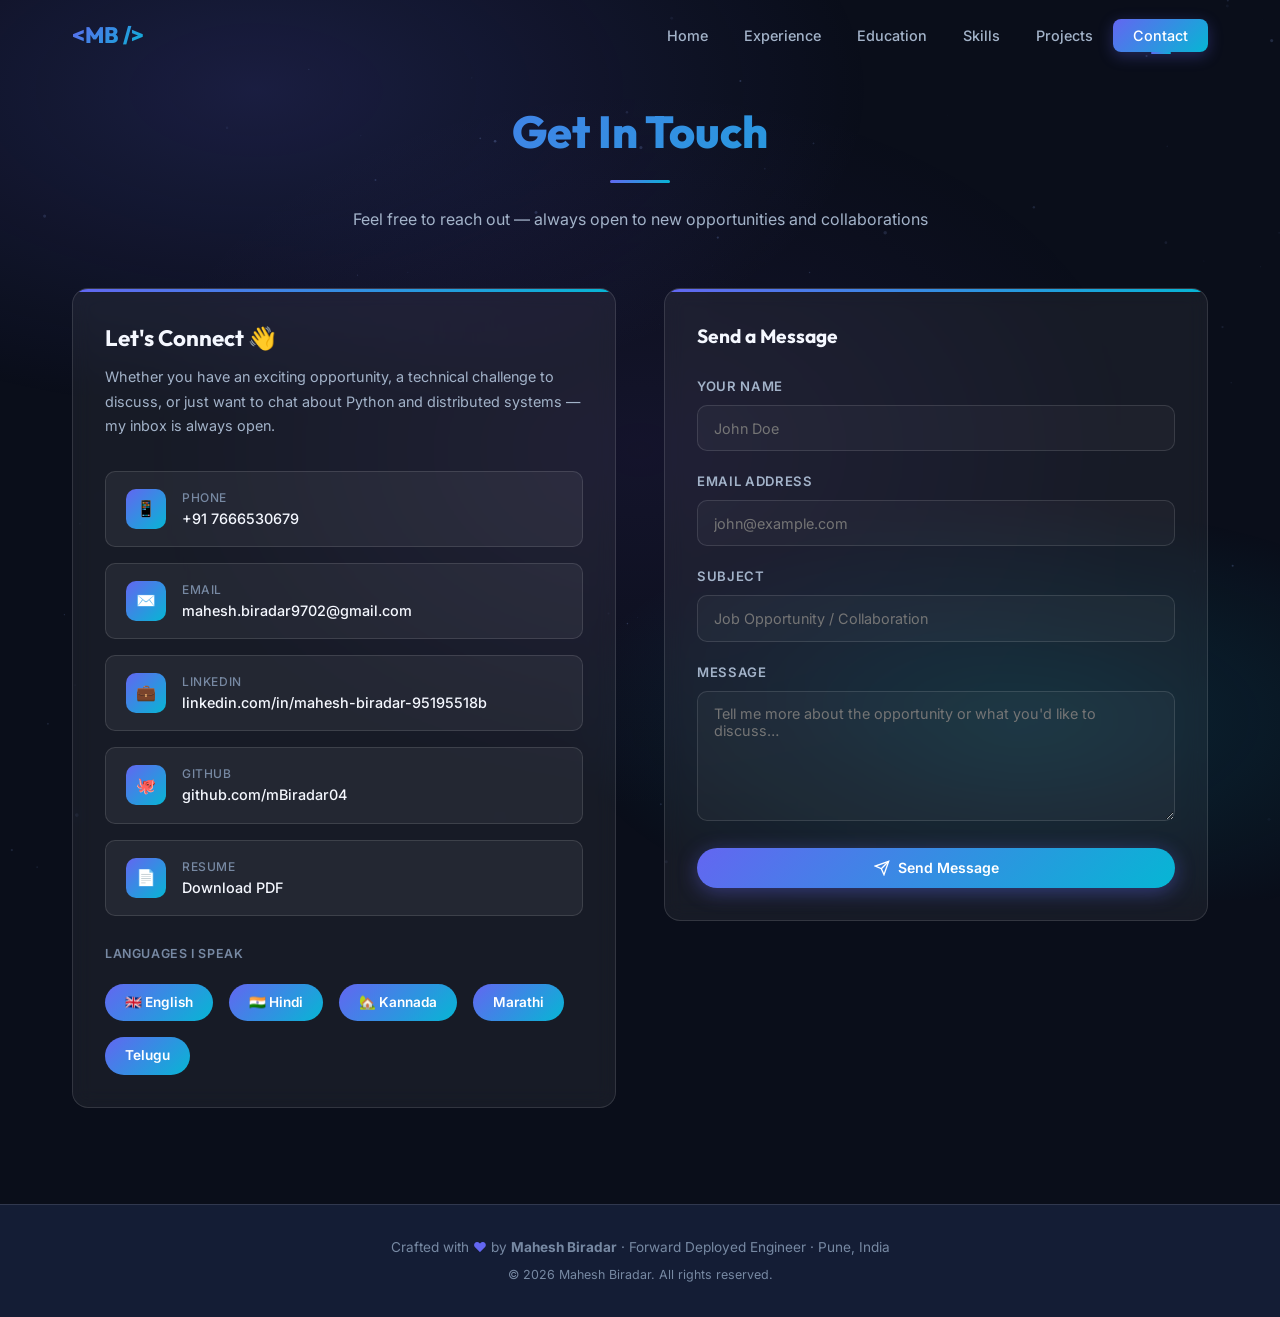
==== contact.html @ 9e268019 "Modularize the project" ====
<!DOCTYPE html>
<html lang="en">

<head>
  <meta charset="UTF-8" />
  <meta name="viewport" content="width=device-width, initial-scale=1.0" />
  <title>Contact — Mahesh Biradar</title>
  <meta name="description"
    content="Get in touch with Mahesh Biradar — Forward Deployed Engineer / Solutions Engineer based in Pune, India, open to new opportunities and collaborations." />
  <link rel="stylesheet" href="style.css" />
  <link rel="icon"
    href="data:image/svg+xml,<svg xmlns='http://www.w3.org/2000/svg' viewBox='0 0 100 100'><text y='.9em' font-size='90'>⚡</text></svg>" />
</head>

<body>

  <!-- Particle Canvas -->
  <canvas id="particle-canvas" style="position:fixed;inset:0;pointer-events:none;z-index:0;opacity:0.4;"></canvas>

  <!-- ─── NAVIGATION ─── -->
  <nav>
    <div class="nav-container">
      <a href="index.html" class="nav-logo">&lt;MB /&gt;</a>
      <ul class="nav-links">
        <li><a href="index.html">Home</a></li>
        <li><a href="experience.html">Experience</a></li>
        <li><a href="education.html">Education</a></li>
        <li><a href="skills.html">Skills</a></li>
        <li><a href="projects.html">Projects</a></li>
        <li><a href="contact.html" class="nav-cta">Contact</a></li>
      </ul>
      <div class="hamburger" id="hamburger">
        <span></span><span></span><span></span>
      </div>
    </div>
  </nav>

  <!-- ─── CONTACT ─── -->
  <section id="contact" class="page-section">
    <div class="container">
      <h2 class="section-title reveal">Get In Touch</h2>
      <span class="section-line reveal"></span>
      <p class="section-subtitle reveal">Feel free to reach out — always open to new opportunities and collaborations
      </p>

      <div class="contact-grid">
        <!-- Info -->
        <div class="reveal">
          <div class="glass-card contact-info-card">
            <h3>Let's Connect 👋</h3>
            <p>Whether you have an exciting opportunity, a technical challenge to discuss, or just want to chat about
              Python and distributed systems — my inbox is always open.</p>

            <div class="contact-links">
              <a href="tel:+917666530679" class="contact-link-item">
                <div class="cli-icon">📱</div>
                <div class="cli-text">
                  <span class="cli-label">Phone</span>
                  <span class="cli-value">+91 7666530679</span>
                </div>
              </a>
              <a href="mailto:mahesh.biradar9702@gmail.com" class="contact-link-item">
                <div class="cli-icon">✉️</div>
                <div class="cli-text">
                  <span class="cli-label">Email</span>
                  <span class="cli-value">mahesh.biradar9702@gmail.com</span>
                </div>
              </a>
              <a href="https://www.linkedin.com/in/mahesh-biradar-95195518b/" target="_blank" rel="noopener" class="contact-link-item">
                <div class="cli-icon">💼</div>
                <div class="cli-text">
                  <span class="cli-label">LinkedIn</span>
                  <span class="cli-value">linkedin.com/in/mahesh-biradar-95195518b</span>
                </div>
              </a>
              <a href="https://github.com/mBiradar04" target="_blank" rel="noopener" class="contact-link-item">
                <div class="cli-icon">🐙</div>
                <div class="cli-text">
                  <span class="cli-label">GitHub</span>
                  <span class="cli-value">github.com/mBiradar04</span>
                </div>
              </a>
              <a href="Mahesh_Biradar_Resume.pdf" download="Mahesh_Biradar_Resume.pdf" class="contact-link-item">
                <div class="cli-icon">📄</div>
                <div class="cli-text">
                  <span class="cli-label">Resume</span>
                  <span class="cli-value">Download PDF</span>
                </div>
              </a>
            </div>

            <div style="margin-top:1.75rem;">
              <div
                style="font-size:0.78rem;color:var(--text-muted);text-transform:uppercase;letter-spacing:0.05em;margin-bottom:0.75rem;font-weight:600;">
                Languages I Speak</div>
              <div class="lang-chips">
                <span class="lang-chip">🇬🇧 English</span>
                <span class="lang-chip">🇮🇳 Hindi</span>
                <span class="lang-chip">🏡 Kannada</span>
                <span class="lang-chip">Marathi</span>
                <span class="lang-chip">Telugu</span>
              </div>
            </div>
          </div>
        </div>

        <!-- Form -->
        <div class="reveal">
          <div class="glass-card contact-form-card">
            <h3>Send a Message</h3>
            <form id="contact-form">
              <div class="form-group">
                <label for="name">Your Name</label>
                <input type="text" id="name" name="name" placeholder="John Doe" required />
              </div>
              <div class="form-group">
                <label for="email">Email Address</label>
                <input type="email" id="email" name="email" placeholder="john@example.com" required />
              </div>
              <div class="form-group">
                <label for="subject">Subject</label>
                <input type="text" id="subject" name="subject" placeholder="Job Opportunity / Collaboration" required />
              </div>
              <div class="form-group">
                <label for="message">Message</label>
                <textarea id="message" name="message"
                  placeholder="Tell me more about the opportunity or what you'd like to discuss…" required></textarea>
              </div>
              <button type="submit" class="btn btn-primary" style="width:100%;justify-content:center;">
                <svg width="16" height="16" viewBox="0 0 24 24" fill="none" stroke="currentColor" stroke-width="2">
                  <line x1="22" y1="2" x2="11" y2="13" />
                  <polygon points="22 2 15 22 11 13 2 9 22 2" />
                </svg>
                Send Message
              </button>
            </form>
            <div class="form-success" id="form-success">
              <div style="font-size:2.5rem;margin-bottom:0.5rem;">🎉</div>
              <div style="font-size:1.1rem;font-weight:700;color:var(--text-primary);margin-bottom:0.3rem;">Message
                Received!</div>
              <div style="color:var(--text-secondary);font-size:0.9rem;">Thanks for reaching out. I'll get back to you
                soon.</div>
            </div>
          </div>
        </div>
      </div>
    </div>
  </section>

  <!-- ─── FOOTER ─── -->
  <footer>
    <p>Crafted with <span>♥</span> by <strong>Mahesh Biradar</strong> · Forward Deployed Engineer · Pune, India</p>
    <p style="margin-top:0.4rem;font-size:0.78rem;">© 2026 Mahesh Biradar. All rights reserved.</p>
  </footer>

  <script src="script.js"></script>
</body>

</html>
---- style.css ----
/* =====================================
   MAHESH BIRADAR PORTFOLIO — STYLE.CSS
   ===================================== */

@import url('https://fonts.googleapis.com/css2?family=Inter:wght@300;400;500;600;700;800&family=Outfit:wght@300;400;600;700;800&display=swap');

/* ─── CSS Variables ─── */
:root {
  --bg-primary: #0a0e1a;
  --bg-secondary: #141d35;
  --bg-card: rgba(255,255,255,0.055);
  --bg-card-hover: rgba(255,255,255,0.095);
  --border-color: rgba(255,255,255,0.12);
  --border-hover: rgba(99,179,237,0.55);

  --accent-1: #6366f1;
  --accent-2: #06b6d4;
  --accent-3: #8b5cf6;
  --accent-gradient: linear-gradient(135deg, #6366f1, #06b6d4);
  --accent-gradient-2: linear-gradient(135deg, #8b5cf6, #6366f1);
  --gold: #f59e0b;

  --text-primary: #f5f8ff;
  --text-secondary: #a3b3c9;
  --text-muted: #7789a3;

  --nav-height: 72px;
  --transition: all 0.3s cubic-bezier(0.4, 0, 0.2, 1);
  --shadow-glow: 0 0 40px rgba(99, 102, 241, 0.15);
  --shadow-card: 0 8px 32px rgba(0,0,0,0.4);
  --radius: 16px;
  --radius-sm: 10px;
}

/* ─── Reset & Base ─── */
*, *::before, *::after { box-sizing: border-box; margin: 0; padding: 0; }

html { scroll-behavior: smooth; scroll-padding-top: var(--nav-height); }

body {
  font-family: 'Inter', sans-serif;
  background: var(--bg-primary);
  color: var(--text-primary);
  line-height: 1.6;
  overflow-x: hidden;
}

/* Scrollbar */
::-webkit-scrollbar { width: 6px; }
::-webkit-scrollbar-track { background: var(--bg-secondary); }
::-webkit-scrollbar-thumb { background: var(--accent-1); border-radius: 3px; }

/* ─── Noise Overlay & Animated BG ─── */
body::before {
  content: '';
  position: fixed;
  inset: 0;
  background:
    radial-gradient(ellipse 80% 60% at 20% 10%, rgba(99,102,241,0.18) 0%, transparent 60%),
    radial-gradient(ellipse 60% 40% at 80% 80%, rgba(6,182,212,0.15) 0%, transparent 60%),
    radial-gradient(ellipse 50% 50% at 50% 50%, rgba(139,92,246,0.08) 0%, transparent 80%);
  pointer-events: none;
  z-index: -1;
}

/* ─── Typography ─── */
h1, h2, h3, h4 { font-family: 'Outfit', sans-serif; font-weight: 700; }

.section-title {
  font-size: clamp(2rem, 4vw, 2.8rem);
  font-weight: 800;
  text-align: center;
  margin-bottom: 0.5rem;
  background: var(--accent-gradient);
  -webkit-background-clip: text;
  -webkit-text-fill-color: transparent;
  background-clip: text;
}

.section-subtitle {
  text-align: center;
  color: var(--text-secondary);
  margin-bottom: 3.5rem;
  font-size: 1rem;
}

.section-line {
  display: block;
  width: 60px;
  height: 3px;
  background: var(--accent-gradient);
  border-radius: 2px;
  margin: 0.75rem auto 1.5rem;
}

/* ─── Layout ─── */
.container { max-width: 1200px; margin: 0 auto; padding: 0 2rem; }
section { padding: 6rem 0; }

/* ─── Navigation ─── */
nav {
  position: fixed;
  top: 0; left: 0; right: 0;
  height: var(--nav-height);
  z-index: 1000;
  transition: var(--transition);
}

nav.scrolled {
  background: rgba(10, 14, 26, 0.85);
  backdrop-filter: blur(20px);
  border-bottom: 1px solid var(--border-color);
  box-shadow: 0 4px 30px rgba(0,0,0,0.3);
}

.nav-container {
  display: flex;
  align-items: center;
  justify-content: space-between;
  height: 100%;
  max-width: 1200px;
  margin: 0 auto;
  padding: 0 2rem;
}

.nav-logo {
  font-family: 'Outfit', sans-serif;
  font-weight: 800;
  font-size: 1.4rem;
  background: var(--accent-gradient);
  -webkit-background-clip: text;
  -webkit-text-fill-color: transparent;
  background-clip: text;
  text-decoration: none;
}

.nav-links {
  display: flex;
  list-style: none;
  gap: 0.25rem;
}

.nav-links a {
  text-decoration: none;
  color: var(--text-secondary);
  font-size: 0.9rem;
  font-weight: 500;
  padding: 0.5rem 1rem;
  border-radius: 8px;
  transition: var(--transition);
  position: relative;
}

.nav-links a:hover,
.nav-links a.active {
  color: var(--text-primary);
  background: rgba(99, 102, 241, 0.12);
}

.nav-links a.active::after {
  content: '';
  position: absolute;
  bottom: -2px;
  left: 50%;
  transform: translateX(-50%);
  width: 20px;
  height: 2px;
  background: var(--accent-gradient);
  border-radius: 2px;
}

.nav-cta {
  background: var(--accent-gradient) !important;
  color: white !important;
  padding: 0.5rem 1.25rem !important;
  -webkit-text-fill-color: white !important;
  box-shadow: 0 4px 15px rgba(99,102,241,0.3);
}

.hamburger { display: none; flex-direction: column; gap: 5px; cursor: pointer; }
.hamburger span { display: block; width: 24px; height: 2px; background: var(--text-primary); border-radius: 2px; transition: var(--transition); }

/* ─── Hero Section ─── */
#home {
  min-height: 100vh;
  display: flex;
  align-items: center;
  padding: var(--nav-height) 0 0;
  position: relative;
  overflow: hidden;
}

/* Floating orbs */
.hero-orb {
  position: absolute;
  border-radius: 50%;
  filter: blur(60px);
  opacity: 0.15;
  animation: float-orb 8s ease-in-out infinite;
}
.hero-orb-1 { width: 500px; height: 500px; background: var(--accent-1); top: -100px; right: -100px; animation-delay: 0s; }
.hero-orb-2 { width: 400px; height: 400px; background: var(--accent-2); bottom: -100px; left: -100px; animation-delay: 3s; }
.hero-orb-3 { width: 300px; height: 300px; background: var(--accent-3); top: 40%; left: 50%; animation-delay: 6s; }

@keyframes float-orb {
  0%, 100% { transform: translate(0, 0) scale(1); }
  33% { transform: translate(30px, -30px) scale(1.05); }
  66% { transform: translate(-20px, 20px) scale(0.95); }
}

.hero-inner {
  display: grid;
  grid-template-columns: 1fr 1fr;
  gap: 4rem;
  align-items: center;
  width: 100%;
  max-width: 1200px;
  margin: 0 auto;
  padding: 0 2rem;
}

.hero-content { z-index: 1; }

.hero-badge {
  display: inline-flex;
  align-items: center;
  gap: 0.5rem;
  background: rgba(99,102,241,0.12);
  border: 1px solid rgba(99,102,241,0.3);
  border-radius: 50px;
  padding: 0.4rem 1rem;
  font-size: 0.85rem;
  color: var(--accent-2);
  font-weight: 500;
  margin-bottom: 1.5rem;
  animation: fade-up 0.6s ease forwards;
}

.hero-badge::before { content: ''; width: 8px; height: 8px; background: var(--accent-2); border-radius: 50%; animation: pulse 2s infinite; }

@keyframes pulse { 0%, 100% { opacity: 1; transform: scale(1); } 50% { opacity: 0.5; transform: scale(0.8); } }

.hero-name {
  font-size: clamp(2.5rem, 5vw, 4rem);
  font-weight: 800;
  line-height: 1.1;
  margin-bottom: 0.5rem;
  animation: fade-up 0.6s ease 0.1s forwards;
  opacity: 0;
}

.hero-name span {
  background: var(--accent-gradient);
  -webkit-background-clip: text;
  -webkit-text-fill-color: transparent;
  background-clip: text;
}

.hero-role {
  font-size: clamp(1.1rem, 2vw, 1.4rem);
  color: var(--text-secondary);
  margin-bottom: 0.5rem;
  font-weight: 500;
  animation: fade-up 0.6s ease 0.2s forwards;
  opacity: 0;
}

.hero-role strong { color: var(--accent-2); font-weight: 600; }

.hero-company {
  font-size: 1rem;
  color: var(--text-muted);
  margin-bottom: 1.75rem;
  animation: fade-up 0.6s ease 0.25s forwards;
  opacity: 0;
}

.hero-description {
  color: var(--text-secondary);
  font-size: 1rem;
  line-height: 1.8;
  margin-bottom: 2rem;
  max-width: 500px;
  animation: fade-up 0.6s ease 0.3s forwards;
  opacity: 0;
}

.hero-buttons {
  display: flex;
  gap: 0.85rem;
  flex-wrap: wrap;
  align-items: center;
  animation: fade-up 0.6s ease 0.4s forwards;
  opacity: 0;
}

.hero-stats {
  display: flex;
  gap: 2rem;
  margin-top: 2.5rem;
  animation: fade-up 0.6s ease 0.5s forwards;
  opacity: 0;
}

.stat-item { text-align: center; }
.stat-num { font-size: 2rem; font-weight: 800; background: var(--accent-gradient); -webkit-background-clip: text; -webkit-text-fill-color: transparent; background-clip: text; }
.stat-label { font-size: 0.78rem; color: var(--text-muted); font-weight: 500; text-transform: uppercase; letter-spacing: 0.05em; }

/* Hero Image */
.hero-image-container {
  display: flex;
  justify-content: center;
  align-items: center;
  position: relative;
  z-index: 1;
  animation: fade-left 0.8s ease 0.2s forwards;
  opacity: 0;
}

.profile-glow-wrap {
  position: relative;
  width: 340px;
  height: 340px;
  display: flex;
  align-items: center;
  justify-content: center;
  flex-shrink: 0;
}

.profile-glow-ring {
  position: absolute;
  inset: -6px;
  border-radius: 50%;
  background: conic-gradient(from 0deg, var(--accent-1), var(--accent-2), var(--accent-3), var(--accent-1));
  animation: rotate-ring 6s linear infinite;
  z-index: 0;
}

@keyframes rotate-ring { from { transform: rotate(0deg); } to { transform: rotate(360deg); } }

.profile-img-frame {
  position: relative;
  width: 100%;
  height: 100%;
  border-radius: 50%;
  overflow: hidden;
  background: var(--bg-secondary);
  border: 4px solid var(--bg-primary);
  box-shadow: var(--shadow-card);
  z-index: 1;
}

.profile-img-frame img {
  width: 100%;
  height: 100%;
  object-fit: cover;
  display: block;
}

/* Floating tech badges */
.tech-float {
  position: absolute;
  background: var(--bg-secondary);
  border: 1px solid var(--border-color);
  border-radius: 10px;
  padding: 0.5rem 0.85rem;
  font-size: 0.78rem;
  font-weight: 600;
  color: var(--text-primary);
  backdrop-filter: blur(10px);
  display: flex;
  align-items: center;
  gap: 0.4rem;
  white-space: nowrap;
  box-shadow: var(--shadow-card);
}

.tf-1 { top: 15%; left: -20px; animation: float-badge 4s ease-in-out infinite; }
.tf-2 { bottom: 20%; right: -20px; animation: float-badge 4s ease-in-out 1.5s infinite; }
.tf-3 { bottom: -5%; left: 10%; animation: float-badge 4s ease-in-out 3s infinite; }

@keyframes float-badge { 0%, 100% { transform: translateY(0); } 50% { transform: translateY(-10px); } }

/* ─── Buttons ─── */
.btn {
  display: inline-flex;
  align-items: center;
  gap: 0.5rem;
  padding: 0.7rem 1.4rem;
  border-radius: 50px;
  font-weight: 600;
  font-size: 0.88rem;
  text-decoration: none;
  transition: var(--transition);
  cursor: pointer;
  border: none;
  font-family: 'Inter', sans-serif;
  white-space: nowrap;
}

.btn-primary {
  background: var(--accent-gradient);
  color: white;
  box-shadow: 0 4px 20px rgba(99,102,241,0.4);
}
.btn-primary:hover { transform: translateY(-2px); box-shadow: 0 8px 30px rgba(99,102,241,0.5); }

.btn-outline {
  background: transparent;
  color: var(--text-primary);
  border: 1px solid var(--border-color);
}
.btn-outline:hover { border-color: var(--accent-1); color: var(--accent-1); transform: translateY(-2px); background: rgba(99,102,241,0.05); }

.btn-accent {
  background: rgba(245,158,11,0.1);
  color: var(--gold);
  border: 1px solid rgba(245,158,11,0.4);
}
.btn-accent:hover { background: rgba(245,158,11,0.18); border-color: var(--gold); transform: translateY(-2px); box-shadow: 0 8px 24px rgba(245,158,11,0.2); }

/* ─── Cards ─── */
.glass-card {
  position: relative;
  overflow: hidden;
  background: var(--bg-card);
  border: 1px solid var(--border-color);
  border-radius: var(--radius);
  backdrop-filter: blur(10px);
  transition: var(--transition);
}
.glass-card::before { content: ''; position: absolute; top: 0; left: 0; right: 0; height: 3px; background: var(--accent-gradient); }
.glass-card:hover {
  background: var(--bg-card-hover);
  border-color: var(--border-hover);
  transform: translateY(-4px);
  box-shadow: var(--shadow-glow), var(--shadow-card);
}

/* ─── About / Resume Section ─── */
#resume { background: var(--bg-secondary); }

.resume-grid {
  display: grid;
  grid-template-columns: 1fr 1fr;
  gap: 2rem;
  align-items: start;
}

.resume-card {
  padding: 2rem;
}

.resume-card h3 {
  font-size: 1.2rem;
  margin-bottom: 1.5rem;
  color: var(--accent-2);
  display: flex;
  align-items: center;
  gap: 0.6rem;
}

.info-list { list-style: none; }
.info-list li {
  display: flex;
  align-items: center;
  gap: 0.75rem;
  padding: 0.85rem 0;
  border-bottom: 1px solid var(--border-color);
  font-size: 0.9rem;
  color: var(--text-secondary);
}
.info-list li:last-child { border-bottom: none; }
.info-list .icon { color: var(--accent-1); font-size: 1rem; width: 20px; text-align: center; flex-shrink: 0; }
.info-list strong { color: var(--text-primary); font-weight: 500; }

.edu-cards-grid { display: grid; grid-template-columns: repeat(auto-fit, minmax(320px, 1fr)); gap: 1.75rem; }
.edu-card { padding: 2rem; display: flex; gap: 1.25rem; align-items: flex-start; }
.edu-card-icon { font-size: 2rem; flex-shrink: 0; }
.edu-card-body { flex: 1; }
.edu-card-degree { font-weight: 700; color: var(--text-primary); margin-bottom: 0.3rem; font-size: 1.05rem; }
.edu-card-college { color: var(--accent-2); font-size: 0.9rem; font-weight: 500; margin-bottom: 0.4rem; }
.edu-card-year { color: var(--text-muted); font-size: 0.8rem; display: flex; align-items: center; gap: 0.4rem; margin-bottom: 0.85rem; }
.edu-card-desc { color: var(--text-secondary); font-size: 0.875rem; line-height: 1.7; }

.focus-card-title { font-size: 1.15rem; font-weight: 700; color: var(--text-primary); margin-bottom: 1rem; display: flex; align-items: center; gap: 0.6rem; }

/* ─── Experience Section ─── */
.timeline { position: relative; }

.timeline::before {
  content: '';
  position: absolute;
  left: 20px;
  top: 0; bottom: 0;
  width: 2px;
  background: linear-gradient(to bottom, var(--accent-1), var(--accent-2), transparent);
}

.timeline-item {
  display: flex;
  gap: 2rem;
  margin-bottom: 2.5rem;
  position: relative;
}

.timeline-dot {
  width: 42px;
  height: 42px;
  border-radius: 50%;
  background: var(--accent-gradient);
  display: flex;
  align-items: center;
  justify-content: center;
  flex-shrink: 0;
  margin-top: 1rem;
  position: relative;
  z-index: 1;
  box-shadow: 0 0 0 4px var(--bg-primary), 0 0 20px rgba(99,102,241,0.4);
  font-size: 1rem;
}

.timeline-content {
  flex: 1;
  padding: 1.75rem 2rem;
}

.timeline-header { display: flex; align-items: flex-start; justify-content: space-between; flex-wrap: wrap; gap: 1rem; margin-bottom: 0.75rem; }
.timeline-title { font-size: 1.15rem; font-weight: 700; color: var(--text-primary); }
.timeline-company { font-size: 0.9rem; color: var(--accent-2); font-weight: 600; margin-bottom: 0.3rem; }
.timeline-period {
  padding: 0.25rem 0.85rem;
  background: rgba(99,102,241,0.12);
  color: var(--accent-1);
  border-radius: 50px;
  font-size: 0.78rem;
  font-weight: 600;
  white-space: nowrap;
  border: 1px solid rgba(99,102,241,0.25);
}

.timeline-desc { color: var(--text-secondary); font-size: 0.9rem; line-height: 1.8; }

.achievement-list { list-style: none; margin-top: 1rem; }
.achievement-list li {
  position: relative;
  padding: 0.4rem 0 0.4rem 1.4rem;
  color: var(--text-secondary);
  font-size: 0.875rem;
  line-height: 1.8;
}
.achievement-list li::before { content: '▹'; color: var(--accent-2); position: absolute; left: 0; top: 0.4rem; }

/* ─── Skills Section ─── */
#skills { background: var(--bg-secondary); }

.skills-categories { display: grid; grid-template-columns: repeat(3, 1fr); gap: 1.75rem; }

.skill-category {
  padding: 1.75rem;
}

.skill-cat-icon { font-size: 2rem; margin-bottom: 0.75rem; }
.skill-cat-title { font-size: 1rem; font-weight: 700; margin-bottom: 1.25rem; color: var(--text-primary); }

.skill-chips { display: flex; flex-wrap: wrap; gap: 0.5rem; }
.skill-chip {
  padding: 0.4rem 0.9rem;
  background: rgba(99,102,241,0.08);
  border: 1px solid rgba(99,102,241,0.2);
  border-radius: 50px;
  font-size: 0.8rem;
  font-weight: 500;
  color: var(--text-secondary);
  transition: var(--transition);
  cursor: default;
}
.skill-chip:hover { background: rgba(99,102,241,0.2); border-color: var(--accent-1); color: var(--text-primary); transform: translateY(-2px); }

.skill-chip.primary { background: rgba(6,182,212,0.1); border-color: rgba(6,182,212,0.3); color: var(--accent-2); }
.skill-chip.primary:hover { background: rgba(6,182,212,0.2); }

.skill-bar-item { margin-bottom: 1rem; }
.skill-bar-header { display: flex; justify-content: space-between; margin-bottom: 0.4rem; font-size: 0.85rem; color: var(--text-secondary); }
.skill-bar-header span:last-child { color: var(--accent-2); font-weight: 600; }
.skill-bar-track { height: 6px; background: rgba(255,255,255,0.06); border-radius: 3px; overflow: hidden; }
.skill-bar-fill { height: 100%; background: var(--accent-gradient); border-radius: 3px; width: 0; transition: width 1.2s cubic-bezier(0.4, 0, 0.2, 1); }

/* ─── Projects Section ─── */
.projects-grid { display: grid; grid-template-columns: repeat(auto-fit, minmax(320px, 1fr)); gap: 1.75rem; }

.project-card { padding: 2rem; position: relative; overflow: hidden; }
.project-card::before { content: ''; position: absolute; top: 0; left: 0; right: 0; height: 3px; background: var(--accent-gradient); }

.project-icon { font-size: 2.5rem; margin-bottom: 1rem; }
.project-title { font-size: 1.1rem; font-weight: 700; margin-bottom: 0.6rem; }
.project-desc { color: var(--text-secondary); font-size: 0.875rem; line-height: 1.7; margin-bottom: 1.25rem; }

.project-tags { display: flex; flex-wrap: wrap; gap: 0.4rem; margin-bottom: 1.25rem; }
.project-tag { padding: 0.25rem 0.65rem; background: rgba(139,92,246,0.1); border: 1px solid rgba(139,92,246,0.25); border-radius: 4px; font-size: 0.75rem; color: var(--accent-3); font-weight: 500; }

.project-links { display: flex; gap: 0.75rem; }
.project-link { display: inline-flex; align-items: center; gap: 0.4rem; color: var(--text-muted); font-size: 0.825rem; text-decoration: none; transition: var(--transition); }
.project-link:hover { color: var(--accent-2); }

/* ─── Highlights Section (Home page teasers) ─── */
.highlights-grid { display: grid; grid-template-columns: repeat(auto-fit, minmax(250px, 1fr)); gap: 1.75rem; }

.highlight-card {
  display: block;
  padding: 2rem;
  position: relative;
  overflow: hidden;
  text-decoration: none;
  color: inherit;
}
.highlight-card::before { content: ''; position: absolute; top: 0; left: 0; right: 0; height: 3px; background: var(--accent-gradient); }

.highlight-icon { font-size: 2.2rem; margin-bottom: 1rem; }
.highlight-title { font-size: 1.1rem; font-weight: 700; margin-bottom: 0.6rem; color: var(--text-primary); }
.highlight-desc { color: var(--text-secondary); font-size: 0.875rem; line-height: 1.7; margin-bottom: 1.1rem; }
.highlight-link { color: var(--accent-2); font-size: 0.85rem; font-weight: 600; transition: var(--transition); }
.highlight-card:hover .highlight-link { color: var(--accent-1); }

/* ─── Contact CTA Section (Home page) ─── */
#contact-cta .section-subtitle { max-width: 640px; margin-left: auto; margin-right: auto; }

/* ─── Contact Section ─── */
.contact-grid { display: grid; grid-template-columns: 1fr 1fr; gap: 3rem; align-items: start; }

.contact-info-card { padding: 2rem; }
.contact-info-card h3 { font-size: 1.4rem; margin-bottom: 0.5rem; }
.contact-info-card p { color: var(--text-secondary); font-size: 0.9rem; margin-bottom: 2rem; line-height: 1.7; }

.contact-links { display: flex; flex-direction: column; gap: 1rem; }
.contact-link-item {
  display: flex;
  align-items: center;
  gap: 1rem;
  padding: 1rem 1.25rem;
  background: var(--bg-card);
  border: 1px solid var(--border-color);
  border-radius: var(--radius-sm);
  text-decoration: none;
  transition: var(--transition);
}
.contact-link-item:hover { border-color: var(--border-hover); background: var(--bg-card-hover); transform: translateX(4px); }
.cli-icon { width: 40px; height: 40px; border-radius: 10px; background: var(--accent-gradient); display: flex; align-items: center; justify-content: center; font-size: 1rem; flex-shrink: 0; }
.cli-text { display: flex; flex-direction: column; }
.cli-label { font-size: 0.75rem; color: var(--text-muted); font-weight: 500; text-transform: uppercase; letter-spacing: 0.05em; }
.cli-value { font-size: 0.9rem; color: var(--text-primary); font-weight: 500; }

/* Contact Form */
.contact-form-card { padding: 2rem; }
.contact-form-card h3 { font-size: 1.2rem; margin-bottom: 1.5rem; color: var(--text-primary); }

.form-group { margin-bottom: 1.25rem; }
.form-group label { display: block; font-size: 0.82rem; font-weight: 600; color: var(--text-secondary); margin-bottom: 0.5rem; text-transform: uppercase; letter-spacing: 0.05em; }
.form-group input,
.form-group textarea {
  width: 100%;
  padding: 0.85rem 1rem;
  background: rgba(255,255,255,0.03);
  border: 1px solid var(--border-color);
  border-radius: var(--radius-sm);
  color: var(--text-primary);
  font-family: 'Inter', sans-serif;
  font-size: 0.9rem;
  transition: var(--transition);
  outline: none;
  resize: vertical;
}
.form-group input:focus,
.form-group textarea:focus {
  border-color: var(--accent-1);
  background: rgba(99,102,241,0.05);
  box-shadow: 0 0 0 3px rgba(99,102,241,0.1);
}
.form-group textarea { min-height: 130px; }

.form-success { display: none; text-align: center; padding: 1rem; color: var(--accent-2); font-weight: 600; }

/* ─── Languages Section (inside Contact area) ─── */
.lang-chips { display: flex; gap: 1rem; flex-wrap: wrap; margin-top: 1.25rem; }
.lang-chip { padding: 0.5rem 1.25rem; background: var(--accent-gradient); border-radius: 50px; font-size: 0.85rem; font-weight: 600; color: white; }

/* ─── Footer ─── */
footer {
  padding: 2rem;
  text-align: center;
  color: var(--text-muted);
  font-size: 0.85rem;
  border-top: 1px solid var(--border-color);
  background: var(--bg-secondary);
}

footer span { color: var(--accent-1); }

/* ─── Animations ─── */
@keyframes fade-up {
  from { opacity: 0; transform: translateY(30px); }
  to { opacity: 1; transform: translateY(0); }
}

@keyframes fade-left {
  from { opacity: 0; transform: translateX(40px); }
  to { opacity: 1; transform: translateX(0); }
}

.reveal {
  opacity: 0;
  transform: translateY(30px);
  transition: opacity 0.7s ease, transform 0.7s ease;
}
.reveal.visible { opacity: 1; transform: translateY(0); }

/* ─── Responsive ─── */
@media (max-width: 900px) {
  .hero-inner { grid-template-columns: 1fr; text-align: center; }
  .hero-image-container { order: -1; }
  .profile-glow-wrap { width: 260px; height: 260px; }
  .hero-buttons { justify-content: center; }
  .hero-stats { justify-content: center; }
  .resume-grid, .contact-grid { grid-template-columns: 1fr; }
  .skills-categories { grid-template-columns: repeat(2, 1fr); }
}

@media (max-width: 600px) {
  .nav-links { display: none; }
  .hamburger { display: flex; }
  .nav-links.open {
    display: flex;
    flex-direction: column;
    position: fixed;
    top: var(--nav-height);
    left: 0; right: 0;
    background: rgba(10,14,26,0.97);
    padding: 1.5rem;
    backdrop-filter: blur(20px);
    border-bottom: 1px solid var(--border-color);
    gap: 0.5rem;
  }
  section { padding: 4rem 0; }
  .skills-categories { grid-template-columns: 1fr; }
  .hero-stats { gap: 1rem; }
  .profile-glow-wrap { width: 220px; height: 220px; }
  .tf-1, .tf-2, .tf-3 { display: none; }
}
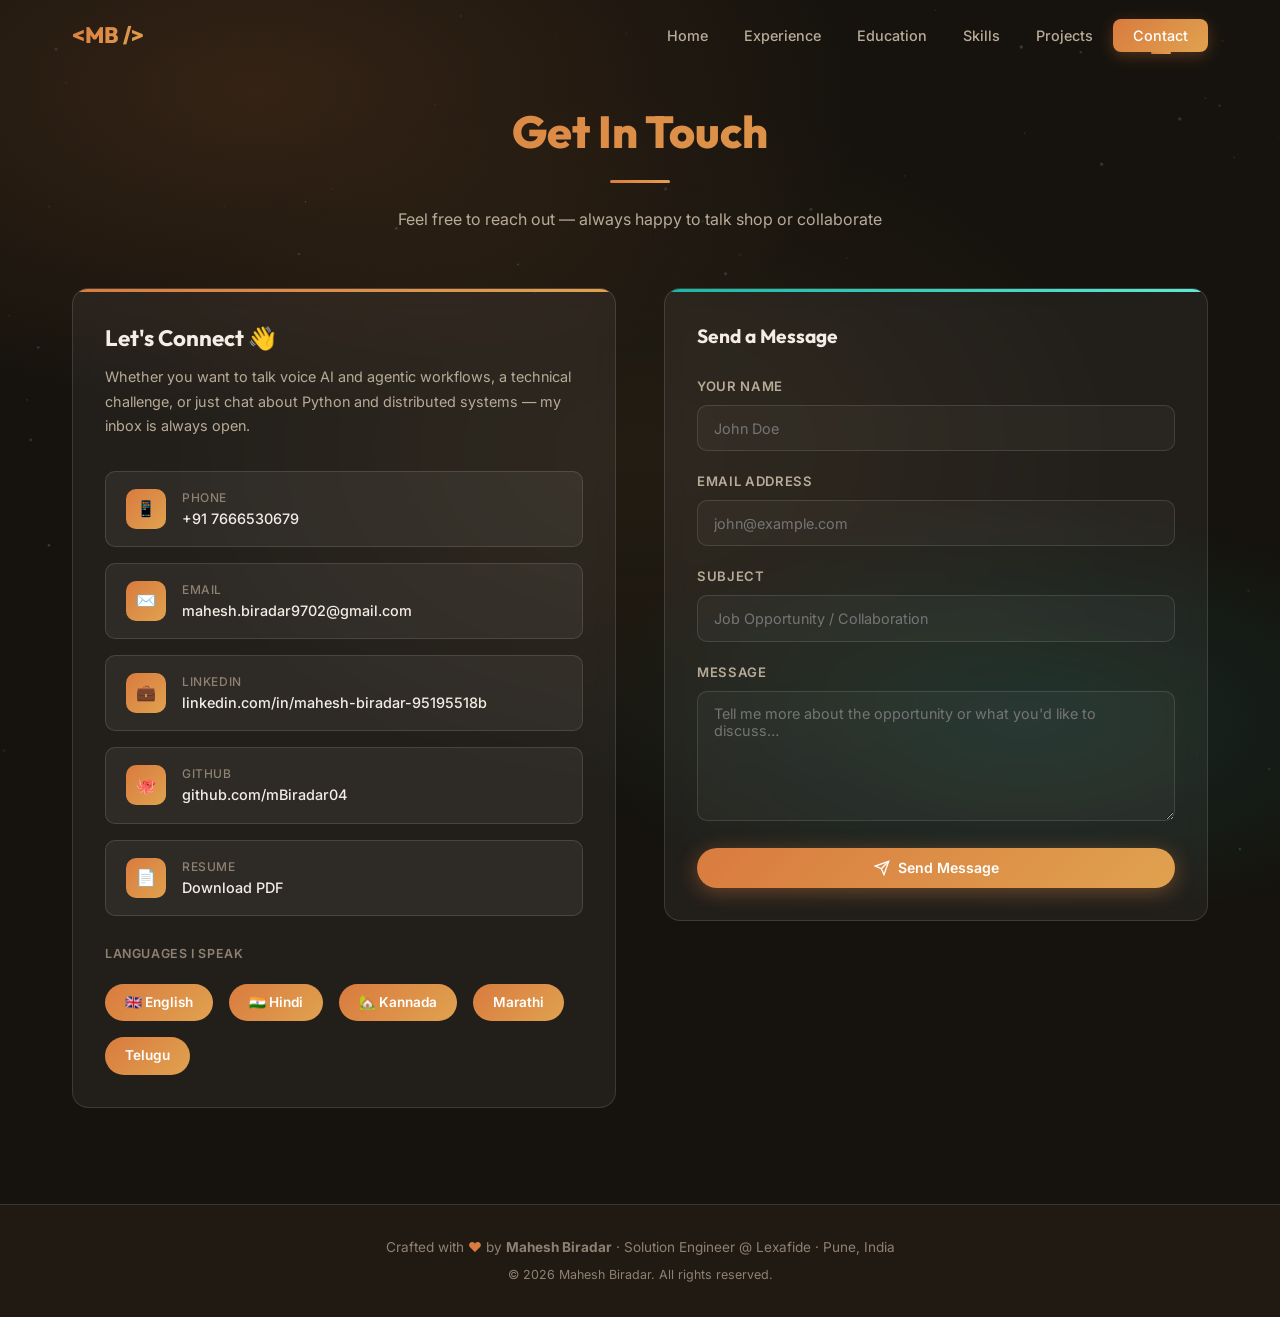
==== commit 4e25af15: "Update new role and company" ====
--- a/contact.html
+++ b/contact.html
@@ -6,7 +6,7 @@
   <meta name="viewport" content="width=device-width, initial-scale=1.0" />
   <title>Contact — Mahesh Biradar</title>
   <meta name="description"
-    content="Get in touch with Mahesh Biradar — Forward Deployed Engineer / Solutions Engineer based in Pune, India, open to new opportunities and collaborations." />
+    content="Get in touch with Mahesh Biradar — Solution Engineer at Lexafide building voice AI agents for US law firms, based in Pune, India, always open to collaborations." />
   <link rel="stylesheet" href="style.css" />
   <link rel="icon"
     href="data:image/svg+xml,<svg xmlns='http://www.w3.org/2000/svg' viewBox='0 0 100 100'><text y='.9em' font-size='90'>⚡</text></svg>" />
@@ -40,7 +40,7 @@
     <div class="container">
       <h2 class="section-title reveal">Get In Touch</h2>
       <span class="section-line reveal"></span>
-      <p class="section-subtitle reveal">Feel free to reach out — always open to new opportunities and collaborations
+      <p class="section-subtitle reveal">Feel free to reach out — always happy to talk shop or collaborate
       </p>
 
       <div class="contact-grid">
@@ -48,7 +48,7 @@
         <div class="reveal">
           <div class="glass-card contact-info-card">
             <h3>Let's Connect 👋</h3>
-            <p>Whether you have an exciting opportunity, a technical challenge to discuss, or just want to chat about
+            <p>Whether you want to talk voice AI and agentic workflows, a technical challenge, or just chat about
               Python and distributed systems — my inbox is always open.</p>
 
             <div class="contact-links">
@@ -149,7 +149,7 @@
 
   <!-- ─── FOOTER ─── -->
   <footer>
-    <p>Crafted with <span>♥</span> by <strong>Mahesh Biradar</strong> · Forward Deployed Engineer · Pune, India</p>
+    <p>Crafted with <span>♥</span> by <strong>Mahesh Biradar</strong> · Solution Engineer @ Lexafide · Pune, India</p>
     <p style="margin-top:0.4rem;font-size:0.78rem;">© 2026 Mahesh Biradar. All rights reserved.</p>
   </footer>
 
--- a/style.css
+++ b/style.css
@@ -6,27 +6,27 @@
 
 /* ─── CSS Variables ─── */
 :root {
-  --bg-primary: #0a0e1a;
-  --bg-secondary: #141d35;
+  --bg-primary: #16130e;
+  --bg-secondary: #201a13;
   --bg-card: rgba(255,255,255,0.055);
   --bg-card-hover: rgba(255,255,255,0.095);
   --border-color: rgba(255,255,255,0.12);
-  --border-hover: rgba(99,179,237,0.55);
-
-  --accent-1: #6366f1;
-  --accent-2: #06b6d4;
-  --accent-3: #8b5cf6;
-  --accent-gradient: linear-gradient(135deg, #6366f1, #06b6d4);
-  --accent-gradient-2: linear-gradient(135deg, #8b5cf6, #6366f1);
-  --gold: #f59e0b;
-
-  --text-primary: #f5f8ff;
-  --text-secondary: #a3b3c9;
-  --text-muted: #7789a3;
+  --border-hover: rgba(217,123,63,0.55);
+
+  --accent-1: #d97b3f;
+  --accent-2: #14b8a6;
+  --accent-3: #e0a24f;
+  --accent-gradient: linear-gradient(135deg, #d97b3f, #e0a24f);
+  --accent-gradient-2: linear-gradient(135deg, #14b8a6, #5eead4);
+  --gold: #14b8a6;
+
+  --text-primary: #f3ede5;
+  --text-secondary: #b8ab98;
+  --text-muted: #8f8172;
 
   --nav-height: 72px;
   --transition: all 0.3s cubic-bezier(0.4, 0, 0.2, 1);
-  --shadow-glow: 0 0 40px rgba(99, 102, 241, 0.15);
+  --shadow-glow: 0 0 40px rgba(217,123,63,0.18);
   --shadow-card: 0 8px 32px rgba(0,0,0,0.4);
   --radius: 16px;
   --radius-sm: 10px;
@@ -56,9 +56,9 @@
   position: fixed;
   inset: 0;
   background:
-    radial-gradient(ellipse 80% 60% at 20% 10%, rgba(99,102,241,0.18) 0%, transparent 60%),
-    radial-gradient(ellipse 60% 40% at 80% 80%, rgba(6,182,212,0.15) 0%, transparent 60%),
-    radial-gradient(ellipse 50% 50% at 50% 50%, rgba(139,92,246,0.08) 0%, transparent 80%);
+    radial-gradient(ellipse 80% 60% at 20% 10%, rgba(217,123,63,0.16) 0%, transparent 60%),
+    radial-gradient(ellipse 60% 40% at 80% 80%, rgba(20,184,166,0.13) 0%, transparent 60%),
+    radial-gradient(ellipse 50% 50% at 50% 50%, rgba(224,162,79,0.07) 0%, transparent 80%);
   pointer-events: none;
   z-index: -1;
 }
@@ -107,7 +107,7 @@
 }
 
 nav.scrolled {
-  background: rgba(10, 14, 26, 0.85);
+  background: rgba(22, 19, 14, 0.85);
   backdrop-filter: blur(20px);
   border-bottom: 1px solid var(--border-color);
   box-shadow: 0 4px 30px rgba(0,0,0,0.3);
@@ -154,7 +154,7 @@
 .nav-links a:hover,
 .nav-links a.active {
   color: var(--text-primary);
-  background: rgba(99, 102, 241, 0.12);
+  background: rgba(217, 123, 63, 0.12);
 }
 
 .nav-links a.active::after {
@@ -174,7 +174,7 @@
   color: white !important;
   padding: 0.5rem 1.25rem !important;
   -webkit-text-fill-color: white !important;
-  box-shadow: 0 4px 15px rgba(99,102,241,0.3);
+  box-shadow: 0 4px 15px rgba(217,123,63,0.3);
 }
 
 .hamburger { display: none; flex-direction: column; gap: 5px; cursor: pointer; }
@@ -225,8 +225,8 @@
   display: inline-flex;
   align-items: center;
   gap: 0.5rem;
-  background: rgba(99,102,241,0.12);
-  border: 1px solid rgba(99,102,241,0.3);
+  background: rgba(217,123,63,0.12);
+  border: 1px solid rgba(217,123,63,0.3);
   border-radius: 50px;
   padding: 0.4rem 1rem;
   font-size: 0.85rem;
@@ -401,23 +401,23 @@
 .btn-primary {
   background: var(--accent-gradient);
   color: white;
-  box-shadow: 0 4px 20px rgba(99,102,241,0.4);
-}
-.btn-primary:hover { transform: translateY(-2px); box-shadow: 0 8px 30px rgba(99,102,241,0.5); }
+  box-shadow: 0 4px 20px rgba(217,123,63,0.4);
+}
+.btn-primary:hover { transform: translateY(-2px); box-shadow: 0 8px 30px rgba(217,123,63,0.5); }
 
 .btn-outline {
   background: transparent;
   color: var(--text-primary);
   border: 1px solid var(--border-color);
 }
-.btn-outline:hover { border-color: var(--accent-1); color: var(--accent-1); transform: translateY(-2px); background: rgba(99,102,241,0.05); }
+.btn-outline:hover { border-color: var(--accent-1); color: var(--accent-1); transform: translateY(-2px); background: rgba(217,123,63,0.05); }
 
 .btn-accent {
-  background: rgba(245,158,11,0.1);
+  background: rgba(20,184,166,0.1);
   color: var(--gold);
-  border: 1px solid rgba(245,158,11,0.4);
-}
-.btn-accent:hover { background: rgba(245,158,11,0.18); border-color: var(--gold); transform: translateY(-2px); box-shadow: 0 8px 24px rgba(245,158,11,0.2); }
+  border: 1px solid rgba(20,184,166,0.4);
+}
+.btn-accent:hover { background: rgba(20,184,166,0.18); border-color: var(--gold); transform: translateY(-2px); box-shadow: 0 8px 24px rgba(20,184,166,0.2); }
 
 /* ─── Cards ─── */
 .glass-card {
@@ -485,6 +485,12 @@
 
 .focus-card-title { font-size: 1.15rem; font-weight: 700; color: var(--text-primary); margin-bottom: 1rem; display: flex; align-items: center; gap: 0.6rem; }
 
+/* Current Focus / Awards read as a distinct "meta" card type — teal instead of the primary copper */
+.focus-card::before { background: var(--accent-gradient-2); }
+
+/* Alternate copper/teal across repeated card grids so adjacent cards don't repeat the same stripe */
+.edu-cards-grid > .edu-card:nth-child(even)::before { background: var(--accent-gradient-2); }
+
 /* ─── Experience Section ─── */
 .timeline { position: relative; }
 
@@ -516,7 +522,7 @@
   margin-top: 1rem;
   position: relative;
   z-index: 1;
-  box-shadow: 0 0 0 4px var(--bg-primary), 0 0 20px rgba(99,102,241,0.4);
+  box-shadow: 0 0 0 4px var(--bg-primary), 0 0 20px rgba(217,123,63,0.4);
   font-size: 1rem;
 }
 
@@ -530,16 +536,21 @@
 .timeline-company { font-size: 0.9rem; color: var(--accent-2); font-weight: 600; margin-bottom: 0.3rem; }
 .timeline-period {
   padding: 0.25rem 0.85rem;
-  background: rgba(99,102,241,0.12);
+  background: rgba(217,123,63,0.12);
   color: var(--accent-1);
   border-radius: 50px;
   font-size: 0.78rem;
   font-weight: 600;
   white-space: nowrap;
-  border: 1px solid rgba(99,102,241,0.25);
+  border: 1px solid rgba(217,123,63,0.25);
 }
 
 .timeline-desc { color: var(--text-secondary); font-size: 0.9rem; line-height: 1.8; }
+
+/* Alternate copper/teal accent down the timeline so cards don't all repeat the same stripe */
+.timeline-item:nth-child(even) .timeline-dot { background: var(--accent-gradient-2); box-shadow: 0 0 0 4px var(--bg-primary), 0 0 20px rgba(20,184,166,0.4); }
+.timeline-item:nth-child(even) .timeline-content::before { background: var(--accent-gradient-2); }
+.timeline-item:nth-child(even) .timeline-period { background: rgba(20,184,166,0.12); color: var(--accent-2); border-color: rgba(20,184,166,0.25); }
 
 .achievement-list { list-style: none; margin-top: 1rem; }
 .achievement-list li {
@@ -560,14 +571,16 @@
   padding: 1.75rem;
 }
 
+.skill-category-wide { grid-column: span 2; }
+
 .skill-cat-icon { font-size: 2rem; margin-bottom: 0.75rem; }
 .skill-cat-title { font-size: 1rem; font-weight: 700; margin-bottom: 1.25rem; color: var(--text-primary); }
 
 .skill-chips { display: flex; flex-wrap: wrap; gap: 0.5rem; }
 .skill-chip {
   padding: 0.4rem 0.9rem;
-  background: rgba(99,102,241,0.08);
-  border: 1px solid rgba(99,102,241,0.2);
+  background: rgba(217,123,63,0.08);
+  border: 1px solid rgba(217,123,63,0.2);
   border-radius: 50px;
   font-size: 0.8rem;
   font-weight: 500;
@@ -575,10 +588,10 @@
   transition: var(--transition);
   cursor: default;
 }
-.skill-chip:hover { background: rgba(99,102,241,0.2); border-color: var(--accent-1); color: var(--text-primary); transform: translateY(-2px); }
-
-.skill-chip.primary { background: rgba(6,182,212,0.1); border-color: rgba(6,182,212,0.3); color: var(--accent-2); }
-.skill-chip.primary:hover { background: rgba(6,182,212,0.2); }
+.skill-chip:hover { background: rgba(217,123,63,0.2); border-color: var(--accent-1); color: var(--text-primary); transform: translateY(-2px); }
+
+.skill-chip.primary { background: rgba(20,184,166,0.1); border-color: rgba(20,184,166,0.3); color: var(--accent-2); }
+.skill-chip.primary:hover { background: rgba(20,184,166,0.2); }
 
 .skill-bar-item { margin-bottom: 1rem; }
 .skill-bar-header { display: flex; justify-content: space-between; margin-bottom: 0.4rem; font-size: 0.85rem; color: var(--text-secondary); }
@@ -586,6 +599,8 @@
 .skill-bar-track { height: 6px; background: rgba(255,255,255,0.06); border-radius: 3px; overflow: hidden; }
 .skill-bar-fill { height: 100%; background: var(--accent-gradient); border-radius: 3px; width: 0; transition: width 1.2s cubic-bezier(0.4, 0, 0.2, 1); }
 
+.skills-categories > .skill-category:nth-child(even)::before { background: var(--accent-gradient-2); }
+
 /* ─── Projects Section ─── */
 .projects-grid { display: grid; grid-template-columns: repeat(auto-fit, minmax(320px, 1fr)); gap: 1.75rem; }
 
@@ -597,11 +612,67 @@
 .project-desc { color: var(--text-secondary); font-size: 0.875rem; line-height: 1.7; margin-bottom: 1.25rem; }
 
 .project-tags { display: flex; flex-wrap: wrap; gap: 0.4rem; margin-bottom: 1.25rem; }
-.project-tag { padding: 0.25rem 0.65rem; background: rgba(139,92,246,0.1); border: 1px solid rgba(139,92,246,0.25); border-radius: 4px; font-size: 0.75rem; color: var(--accent-3); font-weight: 500; }
+.project-tag { padding: 0.25rem 0.65rem; background: rgba(224,162,79,0.1); border: 1px solid rgba(224,162,79,0.25); border-radius: 4px; font-size: 0.75rem; color: var(--accent-3); font-weight: 500; }
 
 .project-links { display: flex; gap: 0.75rem; }
 .project-link { display: inline-flex; align-items: center; gap: 0.4rem; color: var(--text-muted); font-size: 0.825rem; text-decoration: none; transition: var(--transition); }
 .project-link:hover { color: var(--accent-2); }
+
+.projects-grid > .project-card:nth-child(even)::before { background: var(--accent-gradient-2); }
+
+/* ─── Career Growth Timeline (Home page) ─── */
+.growth-timeline { position: relative; max-width: 720px; margin: 0 auto; }
+.growth-timeline.reveal { opacity: 1; transform: none; transition: none; }
+
+.growth-timeline::before {
+  content: '';
+  position: absolute;
+  left: 24px;
+  top: 6px; bottom: 6px;
+  width: 2px;
+  background: linear-gradient(to bottom, var(--accent-1), var(--accent-2), var(--accent-1), var(--accent-2));
+  transform: scaleY(0);
+  transform-origin: top;
+  transition: transform 1.4s cubic-bezier(0.4, 0, 0.2, 1) 0.15s;
+}
+.growth-timeline.visible::before { transform: scaleY(1); }
+
+.growth-item { display: flex; gap: 1.5rem; margin-bottom: 2rem; position: relative; }
+.growth-item:last-child { margin-bottom: 0; }
+
+.growth-dot {
+  width: 50px;
+  height: 50px;
+  border-radius: 50%;
+  background: var(--bg-primary);
+  border: 3px solid var(--accent-1);
+  display: flex;
+  align-items: center;
+  justify-content: center;
+  font-size: 1.2rem;
+  flex-shrink: 0;
+  position: relative;
+  z-index: 1;
+  transition: var(--transition);
+}
+.growth-item:nth-child(even) .growth-dot { border-color: var(--accent-2); }
+.growth-item.growth-parallel .growth-dot { border-style: dashed; border-color: var(--accent-2); }
+
+.growth-content { flex: 1; padding-top: 0.4rem; }
+.growth-role { font-size: 1.02rem; font-weight: 700; color: var(--text-primary); display: flex; align-items: center; gap: 0.6rem; flex-wrap: wrap; text-align: left; }
+.growth-period { font-size: 0.82rem; color: var(--text-muted); margin-top: 0.3rem; text-align: left; }
+
+.growth-tag {
+  font-size: 0.65rem;
+  font-weight: 700;
+  text-transform: uppercase;
+  letter-spacing: 0.04em;
+  padding: 0.18rem 0.55rem;
+  border-radius: 20px;
+  background: rgba(20,184,166,0.14);
+  border: 1px solid rgba(20,184,166,0.3);
+  color: var(--accent-2);
+}
 
 /* ─── Highlights Section (Home page teasers) ─── */
 .highlights-grid { display: grid; grid-template-columns: repeat(auto-fit, minmax(250px, 1fr)); gap: 1.75rem; }
@@ -621,6 +692,8 @@
 .highlight-desc { color: var(--text-secondary); font-size: 0.875rem; line-height: 1.7; margin-bottom: 1.1rem; }
 .highlight-link { color: var(--accent-2); font-size: 0.85rem; font-weight: 600; transition: var(--transition); }
 .highlight-card:hover .highlight-link { color: var(--accent-1); }
+
+.highlights-grid > .highlight-card:nth-child(even)::before { background: var(--accent-gradient-2); }
 
 /* ─── Contact CTA Section (Home page) ─── */
 #contact-cta .section-subtitle { max-width: 640px; margin-left: auto; margin-right: auto; }
@@ -652,6 +725,7 @@
 
 /* Contact Form */
 .contact-form-card { padding: 2rem; }
+.contact-form-card::before { background: var(--accent-gradient-2); }
 .contact-form-card h3 { font-size: 1.2rem; margin-bottom: 1.5rem; color: var(--text-primary); }
 
 .form-group { margin-bottom: 1.25rem; }
@@ -673,8 +747,8 @@
 .form-group input:focus,
 .form-group textarea:focus {
   border-color: var(--accent-1);
-  background: rgba(99,102,241,0.05);
-  box-shadow: 0 0 0 3px rgba(99,102,241,0.1);
+  background: rgba(217,123,63,0.05);
+  box-shadow: 0 0 0 3px rgba(217,123,63,0.1);
 }
 .form-group textarea { min-height: 130px; }
 
@@ -734,7 +808,7 @@
     position: fixed;
     top: var(--nav-height);
     left: 0; right: 0;
-    background: rgba(10,14,26,0.97);
+    background: rgba(22,19,14,0.97);
     padding: 1.5rem;
     backdrop-filter: blur(20px);
     border-bottom: 1px solid var(--border-color);
@@ -742,7 +816,11 @@
   }
   section { padding: 4rem 0; }
   .skills-categories { grid-template-columns: 1fr; }
+  .skill-category-wide { grid-column: span 1; }
   .hero-stats { gap: 1rem; }
   .profile-glow-wrap { width: 220px; height: 220px; }
   .tf-1, .tf-2, .tf-3 { display: none; }
-}
+  .growth-item { gap: 1rem; }
+  .growth-dot { width: 40px; height: 40px; font-size: 1rem; }
+  .growth-timeline::before { left: 19px; }
+}
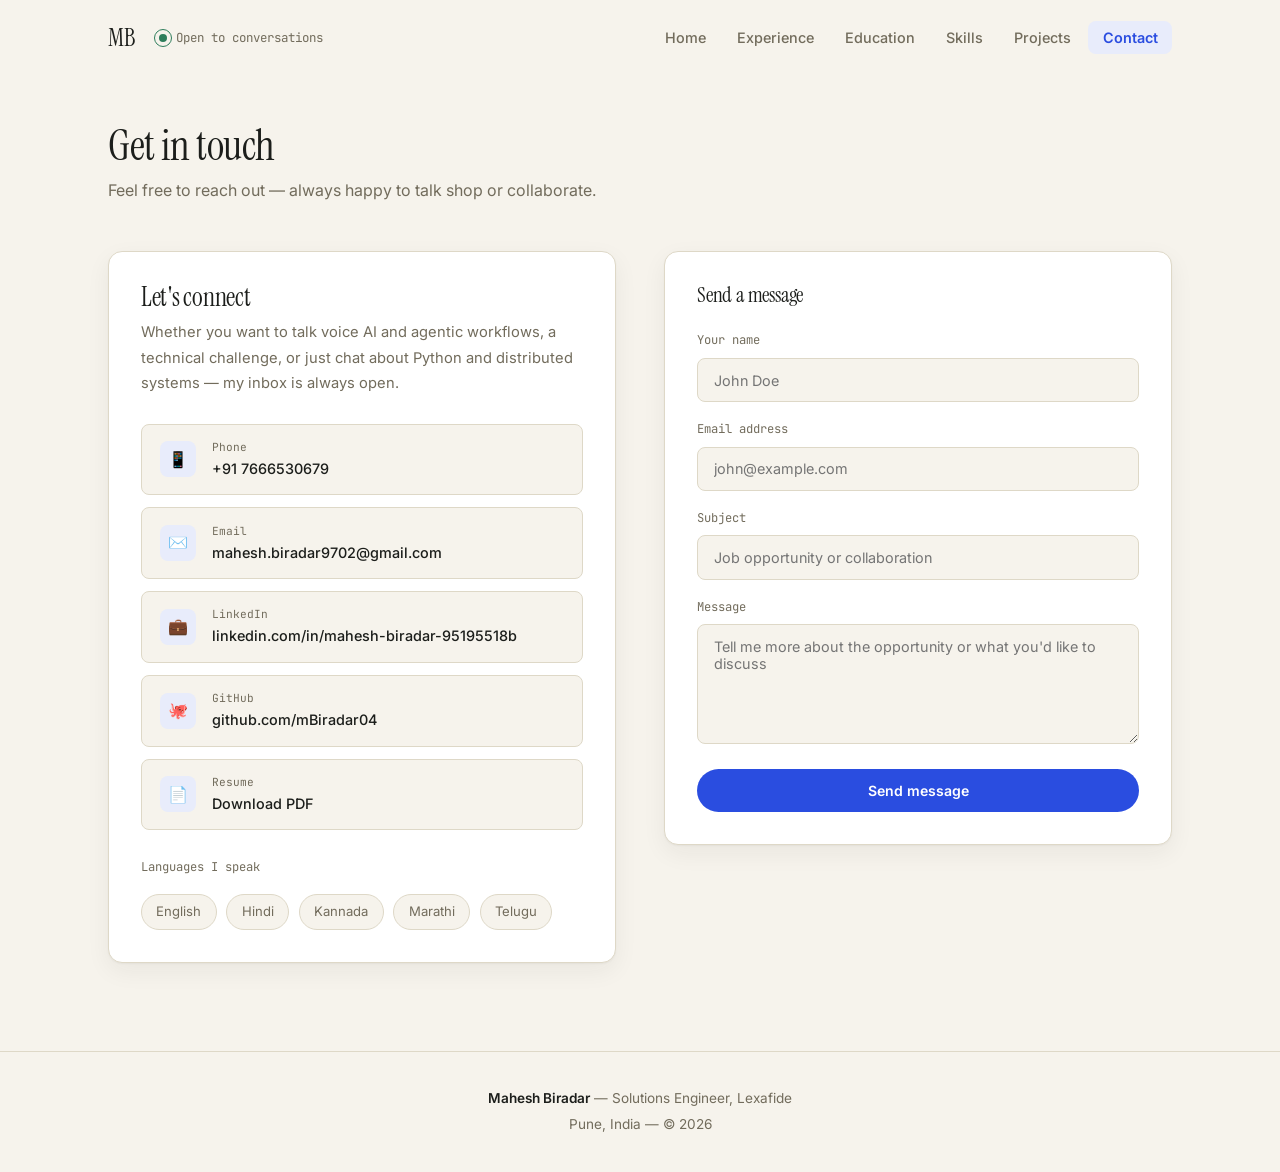
==== commit 8d756ea7: "New design for UI/UX" ====
--- a/contact.html
+++ b/contact.html
@@ -6,7 +6,7 @@
   <meta name="viewport" content="width=device-width, initial-scale=1.0" />
   <title>Contact — Mahesh Biradar</title>
   <meta name="description"
-    content="Get in touch with Mahesh Biradar — Solution Engineer at Lexafide building voice AI agents for US law firms, based in Pune, India, always open to collaborations." />
+    content="Get in touch with Mahesh Biradar — Solutions Engineer at Lexafide building voice AI agents for US law firms, based in Pune, India." />
   <link rel="stylesheet" href="style.css" />
   <link rel="icon"
     href="data:image/svg+xml,<svg xmlns='http://www.w3.org/2000/svg' viewBox='0 0 100 100'><text y='.9em' font-size='90'>⚡</text></svg>" />
@@ -14,13 +14,16 @@
 
 <body>
 
-  <!-- Particle Canvas -->
-  <canvas id="particle-canvas" style="position:fixed;inset:0;pointer-events:none;z-index:0;opacity:0.4;"></canvas>
-
   <!-- ─── NAVIGATION ─── -->
   <nav>
     <div class="nav-container">
-      <a href="index.html" class="nav-logo">&lt;MB /&gt;</a>
+      <div class="nav-left">
+        <a href="index.html" class="nav-logo">MB</a>
+        <div class="nav-status">
+          <span class="status-dot"></span>
+          Open to conversations
+        </div>
+      </div>
       <ul class="nav-links">
         <li><a href="index.html">Home</a></li>
         <li><a href="experience.html">Experience</a></li>
@@ -36,18 +39,16 @@
   </nav>
 
   <!-- ─── CONTACT ─── -->
-  <section id="contact" class="page-section">
+  <section id="contact" class="page-section" style="padding-top: calc(var(--nav-height) + 3rem);">
     <div class="container">
-      <h2 class="section-title reveal">Get In Touch</h2>
-      <span class="section-line reveal"></span>
-      <p class="section-subtitle reveal">Feel free to reach out — always happy to talk shop or collaborate
-      </p>
+      <h2 class="section-title reveal">Get in touch</h2>
+      <p class="section-subtitle reveal">Feel free to reach out — always happy to talk shop or collaborate.</p>
 
       <div class="contact-grid">
         <!-- Info -->
         <div class="reveal">
-          <div class="glass-card contact-info-card">
-            <h3>Let's Connect 👋</h3>
+          <div class="card contact-info-card">
+            <h3>Let's connect</h3>
             <p>Whether you want to talk voice AI and agentic workflows, a technical challenge, or just chat about
               Python and distributed systems — my inbox is always open.</p>
 
@@ -90,13 +91,11 @@
             </div>
 
             <div style="margin-top:1.75rem;">
-              <div
-                style="font-size:0.78rem;color:var(--text-muted);text-transform:uppercase;letter-spacing:0.05em;margin-bottom:0.75rem;font-weight:600;">
-                Languages I Speak</div>
+              <div class="skill-level" style="margin-bottom:0.75rem;">Languages I speak</div>
               <div class="lang-chips">
-                <span class="lang-chip">🇬🇧 English</span>
-                <span class="lang-chip">🇮🇳 Hindi</span>
-                <span class="lang-chip">🏡 Kannada</span>
+                <span class="lang-chip">English</span>
+                <span class="lang-chip">Hindi</span>
+                <span class="lang-chip">Kannada</span>
                 <span class="lang-chip">Marathi</span>
                 <span class="lang-chip">Telugu</span>
               </div>
@@ -106,39 +105,33 @@
 
         <!-- Form -->
         <div class="reveal">
-          <div class="glass-card contact-form-card">
-            <h3>Send a Message</h3>
+          <div class="card contact-form-card">
+            <h3>Send a message</h3>
             <form id="contact-form">
               <div class="form-group">
-                <label for="name">Your Name</label>
+                <label for="name">Your name</label>
                 <input type="text" id="name" name="name" placeholder="John Doe" required />
               </div>
               <div class="form-group">
-                <label for="email">Email Address</label>
+                <label for="email">Email address</label>
                 <input type="email" id="email" name="email" placeholder="john@example.com" required />
               </div>
               <div class="form-group">
                 <label for="subject">Subject</label>
-                <input type="text" id="subject" name="subject" placeholder="Job Opportunity / Collaboration" required />
+                <input type="text" id="subject" name="subject" placeholder="Job opportunity or collaboration" required />
               </div>
               <div class="form-group">
                 <label for="message">Message</label>
                 <textarea id="message" name="message"
-                  placeholder="Tell me more about the opportunity or what you'd like to discuss…" required></textarea>
+                  placeholder="Tell me more about the opportunity or what you'd like to discuss" required></textarea>
               </div>
-              <button type="submit" class="btn btn-primary" style="width:100%;justify-content:center;">
-                <svg width="16" height="16" viewBox="0 0 24 24" fill="none" stroke="currentColor" stroke-width="2">
-                  <line x1="22" y1="2" x2="11" y2="13" />
-                  <polygon points="22 2 15 22 11 13 2 9 22 2" />
-                </svg>
-                Send Message
-              </button>
+              <button type="submit" class="btn btn-primary" style="width:100%;justify-content:center;">Send
+                message</button>
             </form>
             <div class="form-success" id="form-success">
-              <div style="font-size:2.5rem;margin-bottom:0.5rem;">🎉</div>
-              <div style="font-size:1.1rem;font-weight:700;color:var(--text-primary);margin-bottom:0.3rem;">Message
-                Received!</div>
-              <div style="color:var(--text-secondary);font-size:0.9rem;">Thanks for reaching out. I'll get back to you
+              <div style="font-size:1.1rem;font-weight:600;color:var(--ink);margin-bottom:0.3rem;">Message
+                received</div>
+              <div style="color:var(--muted);font-size:0.9rem;">Thanks for reaching out. I'll get back to you
                 soon.</div>
             </div>
           </div>
@@ -149,8 +142,8 @@
 
   <!-- ─── FOOTER ─── -->
   <footer>
-    <p>Crafted with <span>♥</span> by <strong>Mahesh Biradar</strong> · Solution Engineer @ Lexafide · Pune, India</p>
-    <p style="margin-top:0.4rem;font-size:0.78rem;">© 2026 Mahesh Biradar. All rights reserved.</p>
+    <p><span class="footer-name">Mahesh Biradar</span> — Solutions Engineer, Lexafide</p>
+    <p style="margin-top:0.3rem;">Pune, India — © 2026</p>
   </footer>
 
   <script src="script.js"></script>
--- a/style.css
+++ b/style.css
@@ -1,35 +1,41 @@
 /* =====================================
    MAHESH BIRADAR PORTFOLIO — STYLE.CSS
+   Design system: paper/ink/signal, Instrument Serif + Inter + JetBrains Mono
    ===================================== */
 
-@import url('https://fonts.googleapis.com/css2?family=Inter:wght@300;400;500;600;700;800&family=Outfit:wght@300;400;600;700;800&display=swap');
-
-/* ─── CSS Variables ─── */
+@import url('https://fonts.googleapis.com/css2?family=Instrument+Serif&family=Inter:wght@400;500;600&family=JetBrains+Mono:wght@400;500&display=swap');
+
+/* ─── CSS Variables — light (default) ─── */
 :root {
-  --bg-primary: #16130e;
-  --bg-secondary: #201a13;
-  --bg-card: rgba(255,255,255,0.055);
-  --bg-card-hover: rgba(255,255,255,0.095);
-  --border-color: rgba(255,255,255,0.12);
-  --border-hover: rgba(217,123,63,0.55);
-
-  --accent-1: #d97b3f;
-  --accent-2: #14b8a6;
-  --accent-3: #e0a24f;
-  --accent-gradient: linear-gradient(135deg, #d97b3f, #e0a24f);
-  --accent-gradient-2: linear-gradient(135deg, #14b8a6, #5eead4);
-  --gold: #14b8a6;
-
-  --text-primary: #f3ede5;
-  --text-secondary: #b8ab98;
-  --text-muted: #8f8172;
-
-  --nav-height: 72px;
-  --transition: all 0.3s cubic-bezier(0.4, 0, 0.2, 1);
-  --shadow-glow: 0 0 40px rgba(217,123,63,0.18);
-  --shadow-card: 0 8px 32px rgba(0,0,0,0.4);
-  --radius: 16px;
-  --radius-sm: 10px;
+  --paper: #F6F3EC;
+  --ink: #1C1E1B;
+  --card: #FFFFFF;
+  --line: #DED8C7;
+  --muted: #726C5C;
+  --signal: #2A4DE0;
+  --signal-soft: #E8ECFB;
+  --ok: #2E7D5B;
+
+  --nav-height: 76px;
+  --transition: all 0.25s cubic-bezier(0.4, 0, 0.2, 1);
+  --radius: 14px;
+  --radius-sm: 8px;
+  --shadow-card: 0 1px 2px rgba(28,30,27,0.04), 0 8px 24px rgba(28,30,27,0.06);
+}
+
+/* ─── Dark mode via system preference ─── */
+@media (prefers-color-scheme: dark) {
+  :root {
+    --paper: #111318;
+    --ink: #EBE8DE;
+    --card: #171A20;
+    --line: #2B2F38;
+    --muted: #8C8F98;
+    --signal: #5B7CFF;
+    --signal-soft: #1B2138;
+    --ok: #4CA97C;
+    --shadow-card: 0 1px 2px rgba(0,0,0,0.3), 0 8px 24px rgba(0,0,0,0.35);
+  }
 }
 
 /* ─── Reset & Base ─── */
@@ -39,63 +45,53 @@
 
 body {
   font-family: 'Inter', sans-serif;
-  background: var(--bg-primary);
-  color: var(--text-primary);
+  background: var(--paper);
+  color: var(--ink);
   line-height: 1.6;
   overflow-x: hidden;
-}
-
-/* Scrollbar */
-::-webkit-scrollbar { width: 6px; }
-::-webkit-scrollbar-track { background: var(--bg-secondary); }
-::-webkit-scrollbar-thumb { background: var(--accent-1); border-radius: 3px; }
-
-/* ─── Noise Overlay & Animated BG ─── */
-body::before {
-  content: '';
-  position: fixed;
-  inset: 0;
-  background:
-    radial-gradient(ellipse 80% 60% at 20% 10%, rgba(217,123,63,0.16) 0%, transparent 60%),
-    radial-gradient(ellipse 60% 40% at 80% 80%, rgba(20,184,166,0.13) 0%, transparent 60%),
-    radial-gradient(ellipse 50% 50% at 50% 50%, rgba(224,162,79,0.07) 0%, transparent 80%);
-  pointer-events: none;
-  z-index: -1;
-}
+  transition: background 0.3s ease, color 0.3s ease;
+}
+
+::-webkit-scrollbar { width: 8px; }
+::-webkit-scrollbar-track { background: var(--paper); }
+::-webkit-scrollbar-thumb { background: var(--line); border-radius: 4px; }
 
 /* ─── Typography ─── */
-h1, h2, h3, h4 { font-family: 'Outfit', sans-serif; font-weight: 700; }
+h1, h2, h3 {
+  font-family: 'Instrument Serif', serif;
+  font-weight: 400;
+  letter-spacing: -0.01em;
+  line-height: 1.1;
+}
+
+.mono { font-family: 'JetBrains Mono', monospace; }
 
 .section-title {
-  font-size: clamp(2rem, 4vw, 2.8rem);
-  font-weight: 800;
-  text-align: center;
+  font-size: clamp(1.9rem, 3.6vw, 2.6rem);
   margin-bottom: 0.5rem;
-  background: var(--accent-gradient);
-  -webkit-background-clip: text;
-  -webkit-text-fill-color: transparent;
-  background-clip: text;
+  color: var(--ink);
 }
 
 .section-subtitle {
-  text-align: center;
-  color: var(--text-secondary);
-  margin-bottom: 3.5rem;
+  color: var(--muted);
+  margin-bottom: 3rem;
   font-size: 1rem;
-}
-
-.section-line {
-  display: block;
-  width: 60px;
-  height: 3px;
-  background: var(--accent-gradient);
-  border-radius: 2px;
-  margin: 0.75rem auto 1.5rem;
+  max-width: 640px;
+}
+
+.eyebrow {
+  display: inline-flex;
+  align-items: center;
+  gap: 0.5rem;
+  font-family: 'JetBrains Mono', monospace;
+  font-size: 0.82rem;
+  color: var(--signal);
+  margin-bottom: 1rem;
 }
 
 /* ─── Layout ─── */
-.container { max-width: 1200px; margin: 0 auto; padding: 0 2rem; }
-section { padding: 6rem 0; }
+.container { max-width: 1120px; margin: 0 auto; padding: 0 1.75rem; }
+section { padding: 5.5rem 0; }
 
 /* ─── Navigation ─── */
 nav {
@@ -103,14 +99,18 @@
   top: 0; left: 0; right: 0;
   height: var(--nav-height);
   z-index: 1000;
+  background: rgba(246,243,236,0.0);
   transition: var(--transition);
 }
 
 nav.scrolled {
-  background: rgba(22, 19, 14, 0.85);
-  backdrop-filter: blur(20px);
-  border-bottom: 1px solid var(--border-color);
-  box-shadow: 0 4px 30px rgba(0,0,0,0.3);
+  background: rgba(246,243,236,0.92);
+  backdrop-filter: blur(14px);
+  border-bottom: 1px solid var(--line);
+}
+
+@media (prefers-color-scheme: dark) {
+  nav.scrolled { background: rgba(17,19,24,0.92); }
 }
 
 .nav-container {
@@ -118,626 +118,372 @@
   align-items: center;
   justify-content: space-between;
   height: 100%;
-  max-width: 1200px;
+  max-width: 1120px;
   margin: 0 auto;
-  padding: 0 2rem;
-}
+  padding: 0 1.75rem;
+  gap: 1.5rem;
+}
+
+.nav-left { display: flex; align-items: center; gap: 1.5rem; }
 
 .nav-logo {
-  font-family: 'Outfit', sans-serif;
-  font-weight: 800;
-  font-size: 1.4rem;
-  background: var(--accent-gradient);
-  -webkit-background-clip: text;
-  -webkit-text-fill-color: transparent;
-  background-clip: text;
+  font-family: 'Instrument Serif', serif;
+  font-size: 1.5rem;
+  color: var(--ink);
   text-decoration: none;
+}
+
+.nav-status {
+  display: flex;
+  align-items: center;
+  gap: 0.55rem;
+  font-family: 'JetBrains Mono', monospace;
+  font-size: 0.78rem;
+  color: var(--muted);
+}
+
+.status-dot {
+  position: relative;
+  width: 8px;
+  height: 8px;
+  border-radius: 50%;
+  background: var(--ok);
+  flex-shrink: 0;
+}
+
+.status-dot::before {
+  content: '';
+  position: absolute;
+  inset: -5px;
+  border-radius: 50%;
+  border: 1px solid var(--ok);
+  animation: status-ring 2.4s ease-out infinite;
+}
+
+@keyframes status-ring {
+  0% { transform: scale(0.5); opacity: 0.9; }
+  100% { transform: scale(1.8); opacity: 0; }
 }
 
 .nav-links {
   display: flex;
   list-style: none;
-  gap: 0.25rem;
+  gap: 0.15rem;
+  align-items: center;
 }
 
 .nav-links a {
   text-decoration: none;
-  color: var(--text-secondary);
+  color: var(--muted);
   font-size: 0.9rem;
   font-weight: 500;
-  padding: 0.5rem 1rem;
-  border-radius: 8px;
+  padding: 0.5rem 0.9rem;
+  border-radius: var(--radius-sm);
   transition: var(--transition);
-  position: relative;
 }
 
 .nav-links a:hover,
 .nav-links a.active {
-  color: var(--text-primary);
-  background: rgba(217, 123, 63, 0.12);
-}
-
-.nav-links a.active::after {
-  content: '';
-  position: absolute;
-  bottom: -2px;
-  left: 50%;
-  transform: translateX(-50%);
-  width: 20px;
-  height: 2px;
-  background: var(--accent-gradient);
-  border-radius: 2px;
+  color: var(--ink);
+  background: var(--signal-soft);
 }
 
 .nav-cta {
-  background: var(--accent-gradient) !important;
-  color: white !important;
-  padding: 0.5rem 1.25rem !important;
-  -webkit-text-fill-color: white !important;
-  box-shadow: 0 4px 15px rgba(217,123,63,0.3);
-}
-
-.hamburger { display: none; flex-direction: column; gap: 5px; cursor: pointer; }
-.hamburger span { display: block; width: 24px; height: 2px; background: var(--text-primary); border-radius: 2px; transition: var(--transition); }
-
-/* ─── Hero Section ─── */
-#home {
-  min-height: 100vh;
-  display: flex;
-  align-items: center;
-  padding: var(--nav-height) 0 0;
-  position: relative;
-  overflow: hidden;
-}
-
-/* Floating orbs */
-.hero-orb {
-  position: absolute;
-  border-radius: 50%;
-  filter: blur(60px);
-  opacity: 0.15;
-  animation: float-orb 8s ease-in-out infinite;
-}
-.hero-orb-1 { width: 500px; height: 500px; background: var(--accent-1); top: -100px; right: -100px; animation-delay: 0s; }
-.hero-orb-2 { width: 400px; height: 400px; background: var(--accent-2); bottom: -100px; left: -100px; animation-delay: 3s; }
-.hero-orb-3 { width: 300px; height: 300px; background: var(--accent-3); top: 40%; left: 50%; animation-delay: 6s; }
-
-@keyframes float-orb {
-  0%, 100% { transform: translate(0, 0) scale(1); }
-  33% { transform: translate(30px, -30px) scale(1.05); }
-  66% { transform: translate(-20px, 20px) scale(0.95); }
-}
-
-.hero-inner {
-  display: grid;
-  grid-template-columns: 1fr 1fr;
-  gap: 4rem;
-  align-items: center;
-  width: 100%;
-  max-width: 1200px;
-  margin: 0 auto;
-  padding: 0 2rem;
-}
-
-.hero-content { z-index: 1; }
-
-.hero-badge {
-  display: inline-flex;
-  align-items: center;
-  gap: 0.5rem;
-  background: rgba(217,123,63,0.12);
-  border: 1px solid rgba(217,123,63,0.3);
-  border-radius: 50px;
-  padding: 0.4rem 1rem;
-  font-size: 0.85rem;
-  color: var(--accent-2);
-  font-weight: 500;
-  margin-bottom: 1.5rem;
-  animation: fade-up 0.6s ease forwards;
-}
-
-.hero-badge::before { content: ''; width: 8px; height: 8px; background: var(--accent-2); border-radius: 50%; animation: pulse 2s infinite; }
-
-@keyframes pulse { 0%, 100% { opacity: 1; transform: scale(1); } 50% { opacity: 0.5; transform: scale(0.8); } }
-
-.hero-name {
-  font-size: clamp(2.5rem, 5vw, 4rem);
-  font-weight: 800;
-  line-height: 1.1;
-  margin-bottom: 0.5rem;
-  animation: fade-up 0.6s ease 0.1s forwards;
-  opacity: 0;
-}
-
-.hero-name span {
-  background: var(--accent-gradient);
-  -webkit-background-clip: text;
-  -webkit-text-fill-color: transparent;
-  background-clip: text;
-}
-
-.hero-role {
-  font-size: clamp(1.1rem, 2vw, 1.4rem);
-  color: var(--text-secondary);
-  margin-bottom: 0.5rem;
-  font-weight: 500;
-  animation: fade-up 0.6s ease 0.2s forwards;
-  opacity: 0;
-}
-
-.hero-role strong { color: var(--accent-2); font-weight: 600; }
-
-.hero-company {
-  font-size: 1rem;
-  color: var(--text-muted);
-  margin-bottom: 1.75rem;
-  animation: fade-up 0.6s ease 0.25s forwards;
-  opacity: 0;
-}
-
-.hero-description {
-  color: var(--text-secondary);
-  font-size: 1rem;
-  line-height: 1.8;
-  margin-bottom: 2rem;
-  max-width: 500px;
-  animation: fade-up 0.6s ease 0.3s forwards;
-  opacity: 0;
-}
-
-.hero-buttons {
-  display: flex;
-  gap: 0.85rem;
-  flex-wrap: wrap;
-  align-items: center;
-  animation: fade-up 0.6s ease 0.4s forwards;
-  opacity: 0;
-}
-
-.hero-stats {
-  display: flex;
-  gap: 2rem;
-  margin-top: 2.5rem;
-  animation: fade-up 0.6s ease 0.5s forwards;
-  opacity: 0;
-}
-
-.stat-item { text-align: center; }
-.stat-num { font-size: 2rem; font-weight: 800; background: var(--accent-gradient); -webkit-background-clip: text; -webkit-text-fill-color: transparent; background-clip: text; }
-.stat-label { font-size: 0.78rem; color: var(--text-muted); font-weight: 500; text-transform: uppercase; letter-spacing: 0.05em; }
-
-/* Hero Image */
-.hero-image-container {
-  display: flex;
-  justify-content: center;
-  align-items: center;
-  position: relative;
-  z-index: 1;
-  animation: fade-left 0.8s ease 0.2s forwards;
-  opacity: 0;
-}
-
-.profile-glow-wrap {
-  position: relative;
-  width: 340px;
-  height: 340px;
-  display: flex;
-  align-items: center;
-  justify-content: center;
-  flex-shrink: 0;
-}
-
-.profile-glow-ring {
-  position: absolute;
-  inset: -6px;
-  border-radius: 50%;
-  background: conic-gradient(from 0deg, var(--accent-1), var(--accent-2), var(--accent-3), var(--accent-1));
-  animation: rotate-ring 6s linear infinite;
-  z-index: 0;
-}
-
-@keyframes rotate-ring { from { transform: rotate(0deg); } to { transform: rotate(360deg); } }
-
-.profile-img-frame {
-  position: relative;
-  width: 100%;
-  height: 100%;
-  border-radius: 50%;
-  overflow: hidden;
-  background: var(--bg-secondary);
-  border: 4px solid var(--bg-primary);
-  box-shadow: var(--shadow-card);
-  z-index: 1;
-}
-
-.profile-img-frame img {
-  width: 100%;
-  height: 100%;
-  object-fit: cover;
-  display: block;
-}
-
-/* Floating tech badges */
-.tech-float {
-  position: absolute;
-  background: var(--bg-secondary);
-  border: 1px solid var(--border-color);
-  border-radius: 10px;
-  padding: 0.5rem 0.85rem;
-  font-size: 0.78rem;
-  font-weight: 600;
-  color: var(--text-primary);
-  backdrop-filter: blur(10px);
-  display: flex;
-  align-items: center;
-  gap: 0.4rem;
-  white-space: nowrap;
-  box-shadow: var(--shadow-card);
-}
-
-.tf-1 { top: 15%; left: -20px; animation: float-badge 4s ease-in-out infinite; }
-.tf-2 { bottom: 20%; right: -20px; animation: float-badge 4s ease-in-out 1.5s infinite; }
-.tf-3 { bottom: -5%; left: 10%; animation: float-badge 4s ease-in-out 3s infinite; }
-
-@keyframes float-badge { 0%, 100% { transform: translateY(0); } 50% { transform: translateY(-10px); } }
+  color: var(--signal) !important;
+  font-weight: 600 !important;
+}
+
+.hamburger { display: none; flex-direction: column; gap: 5px; cursor: pointer; background: none; border: none; padding: 4px; }
+.hamburger span { display: block; width: 22px; height: 2px; background: var(--ink); border-radius: 2px; transition: var(--transition); }
 
 /* ─── Buttons ─── */
 .btn {
   display: inline-flex;
   align-items: center;
-  gap: 0.5rem;
-  padding: 0.7rem 1.4rem;
-  border-radius: 50px;
+  gap: 0.55rem;
+  padding: 0.75rem 1.4rem;
+  border-radius: 999px;
   font-weight: 600;
   font-size: 0.88rem;
   text-decoration: none;
   transition: var(--transition);
   cursor: pointer;
-  border: none;
+  border: 1px solid transparent;
   font-family: 'Inter', sans-serif;
   white-space: nowrap;
 }
 
-.btn-primary {
-  background: var(--accent-gradient);
-  color: white;
-  box-shadow: 0 4px 20px rgba(217,123,63,0.4);
-}
-.btn-primary:hover { transform: translateY(-2px); box-shadow: 0 8px 30px rgba(217,123,63,0.5); }
-
-.btn-outline {
-  background: transparent;
-  color: var(--text-primary);
-  border: 1px solid var(--border-color);
-}
-.btn-outline:hover { border-color: var(--accent-1); color: var(--accent-1); transform: translateY(-2px); background: rgba(217,123,63,0.05); }
-
-.btn-accent {
-  background: rgba(20,184,166,0.1);
-  color: var(--gold);
-  border: 1px solid rgba(20,184,166,0.4);
-}
-.btn-accent:hover { background: rgba(20,184,166,0.18); border-color: var(--gold); transform: translateY(-2px); box-shadow: 0 8px 24px rgba(20,184,166,0.2); }
+.btn-primary { background: var(--signal); color: #fff; }
+.btn-primary:hover { transform: translateY(-2px); box-shadow: 0 10px 24px rgba(42,77,224,0.28); }
+
+.btn-outline { background: transparent; color: var(--ink); border-color: var(--line); }
+.btn-outline:hover { border-color: var(--signal); color: var(--signal); transform: translateY(-2px); }
+
+.btn-ghost { background: var(--card); color: var(--ink); border-color: var(--line); }
+.btn-ghost:hover { border-color: var(--muted); transform: translateY(-2px); }
 
 /* ─── Cards ─── */
-.glass-card {
-  position: relative;
+.card {
+  background: var(--card);
+  border: 1px solid var(--line);
+  border-radius: var(--radius);
+  box-shadow: var(--shadow-card);
+  transition: var(--transition);
+}
+
+/* ─── Tags (technology / topic labels) ─── */
+.tags { display: flex; flex-wrap: wrap; gap: 0.5rem; }
+.tag {
+  padding: 0.32rem 0.75rem;
+  background: var(--signal-soft);
+  border: 1px solid var(--line);
+  border-radius: 999px;
+  font-size: 0.78rem;
+  font-weight: 500;
+  color: var(--muted);
+}
+
+/* ─── Status badges (Live / Shipped / Self-initiated) ─── */
+.badge {
+  display: inline-flex;
+  align-items: center;
+  gap: 0.4rem;
+  font-family: 'JetBrains Mono', monospace;
+  font-size: 0.76rem;
+  padding: 0.28rem 0.7rem;
+  border-radius: 999px;
+  border: 1px solid var(--line);
+  color: var(--muted);
+}
+.badge.live { color: var(--ok); border-color: var(--ok); }
+.badge.live::before { content: ''; width: 6px; height: 6px; border-radius: 50%; background: var(--ok); }
+.badge.shipped { color: var(--signal); border-color: var(--signal); }
+.badge.self { color: var(--muted); }
+
+/* ─── Hero ─── */
+#home {
+  min-height: 92vh;
+  display: flex;
+  align-items: center;
+  padding: var(--nav-height) 0 3rem;
+}
+
+.hero-inner {
+  display: grid;
+  grid-template-columns: 1.15fr 0.85fr;
+  gap: 3.5rem;
+  align-items: center;
+  width: 100%;
+  max-width: 1120px;
+  margin: 0 auto;
+  padding: 0 1.75rem;
+}
+
+.hero-name {
+  font-size: clamp(2.2rem, 4.6vw, 3.7rem);
+  margin-bottom: 1.1rem;
+  color: var(--ink);
+}
+
+.hero-name .accent { color: var(--signal); }
+
+.hero-description {
+  color: var(--muted);
+  font-size: 1.05rem;
+  line-height: 1.75;
+  margin-bottom: 2rem;
+  max-width: 540px;
+}
+
+.hero-buttons { display: flex; gap: 0.85rem; flex-wrap: wrap; align-items: center; margin-bottom: 2.75rem; }
+
+.hero-stats { display: flex; gap: 2.25rem; flex-wrap: wrap; }
+.stat-item { }
+.stat-num { font-family: 'JetBrains Mono', monospace; font-size: 1.7rem; font-weight: 500; color: var(--ink); }
+.stat-label { font-size: 0.78rem; color: var(--muted); margin-top: 0.15rem; }
+
+/* Waveform — the one deliberate animated moment */
+.hero-visual { display: flex; flex-direction: column; align-items: center; gap: 1.75rem; }
+
+.profile-frame {
+  width: 240px;
+  height: 240px;
+  border-radius: var(--radius);
   overflow: hidden;
-  background: var(--bg-card);
-  border: 1px solid var(--border-color);
+  border: 1px solid var(--line);
+  box-shadow: var(--shadow-card);
+  background: var(--card);
+}
+.profile-frame img { width: 100%; height: 100%; object-fit: cover; display: block; }
+
+.waveform-card {
+  width: 100%;
+  max-width: 280px;
+  background: var(--card);
+  border: 1px solid var(--line);
   border-radius: var(--radius);
-  backdrop-filter: blur(10px);
-  transition: var(--transition);
-}
-.glass-card::before { content: ''; position: absolute; top: 0; left: 0; right: 0; height: 3px; background: var(--accent-gradient); }
-.glass-card:hover {
-  background: var(--bg-card-hover);
-  border-color: var(--border-hover);
-  transform: translateY(-4px);
-  box-shadow: var(--shadow-glow), var(--shadow-card);
-}
-
-/* ─── About / Resume Section ─── */
-#resume { background: var(--bg-secondary); }
-
-.resume-grid {
-  display: grid;
-  grid-template-columns: 1fr 1fr;
-  gap: 2rem;
-  align-items: start;
-}
-
-.resume-card {
-  padding: 2rem;
-}
-
-.resume-card h3 {
-  font-size: 1.2rem;
-  margin-bottom: 1.5rem;
-  color: var(--accent-2);
-  display: flex;
-  align-items: center;
-  gap: 0.6rem;
-}
-
-.info-list { list-style: none; }
-.info-list li {
-  display: flex;
-  align-items: center;
-  gap: 0.75rem;
-  padding: 0.85rem 0;
-  border-bottom: 1px solid var(--border-color);
-  font-size: 0.9rem;
-  color: var(--text-secondary);
-}
-.info-list li:last-child { border-bottom: none; }
-.info-list .icon { color: var(--accent-1); font-size: 1rem; width: 20px; text-align: center; flex-shrink: 0; }
-.info-list strong { color: var(--text-primary); font-weight: 500; }
-
-.edu-cards-grid { display: grid; grid-template-columns: repeat(auto-fit, minmax(320px, 1fr)); gap: 1.75rem; }
-.edu-card { padding: 2rem; display: flex; gap: 1.25rem; align-items: flex-start; }
-.edu-card-icon { font-size: 2rem; flex-shrink: 0; }
-.edu-card-body { flex: 1; }
-.edu-card-degree { font-weight: 700; color: var(--text-primary); margin-bottom: 0.3rem; font-size: 1.05rem; }
-.edu-card-college { color: var(--accent-2); font-size: 0.9rem; font-weight: 500; margin-bottom: 0.4rem; }
-.edu-card-year { color: var(--text-muted); font-size: 0.8rem; display: flex; align-items: center; gap: 0.4rem; margin-bottom: 0.85rem; }
-.edu-card-desc { color: var(--text-secondary); font-size: 0.875rem; line-height: 1.7; }
-
-.focus-card-title { font-size: 1.15rem; font-weight: 700; color: var(--text-primary); margin-bottom: 1rem; display: flex; align-items: center; gap: 0.6rem; }
-
-/* Current Focus / Awards read as a distinct "meta" card type — teal instead of the primary copper */
-.focus-card::before { background: var(--accent-gradient-2); }
-
-/* Alternate copper/teal across repeated card grids so adjacent cards don't repeat the same stripe */
-.edu-cards-grid > .edu-card:nth-child(even)::before { background: var(--accent-gradient-2); }
-
-/* ─── Experience Section ─── */
-.timeline { position: relative; }
+  padding: 1.1rem 1.25rem;
+  box-shadow: var(--shadow-card);
+}
+.waveform-label { font-family: 'JetBrains Mono', monospace; font-size: 0.74rem; color: var(--muted); margin-bottom: 0.7rem; display: flex; justify-content: space-between; }
+.waveform-label .rec { color: var(--ok); display: flex; align-items: center; gap: 0.35rem; }
+.waveform-label .rec::before { content: ''; width: 6px; height: 6px; border-radius: 50%; background: var(--ok); animation: pulse-dot 1.6s ease-in-out infinite; }
+@keyframes pulse-dot { 0%, 100% { opacity: 1; } 50% { opacity: 0.35; } }
+canvas#waveform-canvas { display: block; width: 100%; height: 64px; }
+
+/* ─── About ─── */
+#about { background: var(--card); border-top: 1px solid var(--line); border-bottom: 1px solid var(--line); }
+.about-grid { display: grid; grid-template-columns: 1fr 1fr; gap: 3rem; align-items: start; }
+.about-text { color: var(--muted); font-size: 1.02rem; line-height: 1.8; }
+.about-text strong { color: var(--ink); font-weight: 600; }
+.about-text p + p { margin-top: 1rem; }
+
+.about-facts { display: flex; flex-direction: column; gap: 1.1rem; }
+.about-fact { display: flex; gap: 1rem; padding-bottom: 1.1rem; border-bottom: 1px solid var(--line); }
+.about-fact:last-child { border-bottom: none; padding-bottom: 0; }
+.about-fact-label { font-family: 'JetBrains Mono', monospace; font-size: 0.76rem; color: var(--muted); width: 108px; flex-shrink: 0; padding-top: 0.15rem; }
+.about-fact-value { font-size: 0.92rem; color: var(--ink); }
+
+/* ─── Highlights (home page teasers) ─── */
+.highlights-grid { display: grid; grid-template-columns: repeat(auto-fit, minmax(230px, 1fr)); gap: 1.25rem; }
+.highlight-card {
+  display: block;
+  padding: 1.75rem;
+  text-decoration: none;
+  color: inherit;
+}
+.highlight-card:hover { border-color: var(--signal); transform: translateY(-3px); }
+.highlight-num { font-family: 'JetBrains Mono', monospace; font-size: 0.78rem; color: var(--signal); margin-bottom: 0.9rem; }
+.highlight-title { font-family: 'Instrument Serif', serif; font-size: 1.4rem; margin-bottom: 0.5rem; color: var(--ink); }
+.highlight-desc { color: var(--muted); font-size: 0.88rem; line-height: 1.65; }
+
+/* ─── Contact CTA (home page) ─── */
+#contact-cta { text-align: center; }
+#contact-cta .section-subtitle { margin-left: auto; margin-right: auto; }
+
+/* ─── Timeline (Experience page) ─── */
+.timeline { position: relative; max-width: 760px; margin: 0 auto; padding-left: 1.75rem; }
 
 .timeline::before {
   content: '';
   position: absolute;
-  left: 20px;
-  top: 0; bottom: 0;
-  width: 2px;
-  background: linear-gradient(to bottom, var(--accent-1), var(--accent-2), transparent);
-}
-
-.timeline-item {
-  display: flex;
-  gap: 2rem;
-  margin-bottom: 2.5rem;
-  position: relative;
-}
-
-.timeline-dot {
-  width: 42px;
-  height: 42px;
+  left: 5px;
+  top: 8px; bottom: 8px;
+  width: 1px;
+  background: var(--line);
+}
+
+.timeline-item { position: relative; padding-bottom: 2.25rem; padding-left: 1.75rem; }
+.timeline-item:last-child { padding-bottom: 0; }
+
+.timeline-marker {
+  position: absolute;
+  left: -1.75rem;
+  top: 6px;
+  width: 11px;
+  height: 11px;
   border-radius: 50%;
-  background: var(--accent-gradient);
-  display: flex;
-  align-items: center;
-  justify-content: center;
-  flex-shrink: 0;
-  margin-top: 1rem;
-  position: relative;
-  z-index: 1;
-  box-shadow: 0 0 0 4px var(--bg-primary), 0 0 20px rgba(217,123,63,0.4);
-  font-size: 1rem;
-}
-
-.timeline-content {
-  flex: 1;
-  padding: 1.75rem 2rem;
-}
-
-.timeline-header { display: flex; align-items: flex-start; justify-content: space-between; flex-wrap: wrap; gap: 1rem; margin-bottom: 0.75rem; }
-.timeline-title { font-size: 1.15rem; font-weight: 700; color: var(--text-primary); }
-.timeline-company { font-size: 0.9rem; color: var(--accent-2); font-weight: 600; margin-bottom: 0.3rem; }
-.timeline-period {
-  padding: 0.25rem 0.85rem;
-  background: rgba(217,123,63,0.12);
-  color: var(--accent-1);
-  border-radius: 50px;
-  font-size: 0.78rem;
-  font-weight: 600;
-  white-space: nowrap;
-  border: 1px solid rgba(217,123,63,0.25);
-}
-
-.timeline-desc { color: var(--text-secondary); font-size: 0.9rem; line-height: 1.8; }
-
-/* Alternate copper/teal accent down the timeline so cards don't all repeat the same stripe */
-.timeline-item:nth-child(even) .timeline-dot { background: var(--accent-gradient-2); box-shadow: 0 0 0 4px var(--bg-primary), 0 0 20px rgba(20,184,166,0.4); }
-.timeline-item:nth-child(even) .timeline-content::before { background: var(--accent-gradient-2); }
-.timeline-item:nth-child(even) .timeline-period { background: rgba(20,184,166,0.12); color: var(--accent-2); border-color: rgba(20,184,166,0.25); }
-
-.achievement-list { list-style: none; margin-top: 1rem; }
-.achievement-list li {
-  position: relative;
-  padding: 0.4rem 0 0.4rem 1.4rem;
-  color: var(--text-secondary);
-  font-size: 0.875rem;
-  line-height: 1.8;
-}
-.achievement-list li::before { content: '▹'; color: var(--accent-2); position: absolute; left: 0; top: 0.4rem; }
-
-/* ─── Skills Section ─── */
-#skills { background: var(--bg-secondary); }
-
-.skills-categories { display: grid; grid-template-columns: repeat(3, 1fr); gap: 1.75rem; }
-
-.skill-category {
-  padding: 1.75rem;
-}
-
-.skill-category-wide { grid-column: span 2; }
-
-.skill-cat-icon { font-size: 2rem; margin-bottom: 0.75rem; }
-.skill-cat-title { font-size: 1rem; font-weight: 700; margin-bottom: 1.25rem; color: var(--text-primary); }
-
-.skill-chips { display: flex; flex-wrap: wrap; gap: 0.5rem; }
-.skill-chip {
-  padding: 0.4rem 0.9rem;
-  background: rgba(217,123,63,0.08);
-  border: 1px solid rgba(217,123,63,0.2);
-  border-radius: 50px;
-  font-size: 0.8rem;
-  font-weight: 500;
-  color: var(--text-secondary);
-  transition: var(--transition);
-  cursor: default;
-}
-.skill-chip:hover { background: rgba(217,123,63,0.2); border-color: var(--accent-1); color: var(--text-primary); transform: translateY(-2px); }
-
-.skill-chip.primary { background: rgba(20,184,166,0.1); border-color: rgba(20,184,166,0.3); color: var(--accent-2); }
-.skill-chip.primary:hover { background: rgba(20,184,166,0.2); }
-
-.skill-bar-item { margin-bottom: 1rem; }
-.skill-bar-header { display: flex; justify-content: space-between; margin-bottom: 0.4rem; font-size: 0.85rem; color: var(--text-secondary); }
-.skill-bar-header span:last-child { color: var(--accent-2); font-weight: 600; }
-.skill-bar-track { height: 6px; background: rgba(255,255,255,0.06); border-radius: 3px; overflow: hidden; }
-.skill-bar-fill { height: 100%; background: var(--accent-gradient); border-radius: 3px; width: 0; transition: width 1.2s cubic-bezier(0.4, 0, 0.2, 1); }
-
-.skills-categories > .skill-category:nth-child(even)::before { background: var(--accent-gradient-2); }
-
-/* ─── Projects Section ─── */
-.projects-grid { display: grid; grid-template-columns: repeat(auto-fit, minmax(320px, 1fr)); gap: 1.75rem; }
-
-.project-card { padding: 2rem; position: relative; overflow: hidden; }
-.project-card::before { content: ''; position: absolute; top: 0; left: 0; right: 0; height: 3px; background: var(--accent-gradient); }
-
-.project-icon { font-size: 2.5rem; margin-bottom: 1rem; }
-.project-title { font-size: 1.1rem; font-weight: 700; margin-bottom: 0.6rem; }
-.project-desc { color: var(--text-secondary); font-size: 0.875rem; line-height: 1.7; margin-bottom: 1.25rem; }
-
-.project-tags { display: flex; flex-wrap: wrap; gap: 0.4rem; margin-bottom: 1.25rem; }
-.project-tag { padding: 0.25rem 0.65rem; background: rgba(224,162,79,0.1); border: 1px solid rgba(224,162,79,0.25); border-radius: 4px; font-size: 0.75rem; color: var(--accent-3); font-weight: 500; }
-
-.project-links { display: flex; gap: 0.75rem; }
-.project-link { display: inline-flex; align-items: center; gap: 0.4rem; color: var(--text-muted); font-size: 0.825rem; text-decoration: none; transition: var(--transition); }
-.project-link:hover { color: var(--accent-2); }
-
-.projects-grid > .project-card:nth-child(even)::before { background: var(--accent-gradient-2); }
-
-/* ─── Career Growth Timeline (Home page) ─── */
-.growth-timeline { position: relative; max-width: 720px; margin: 0 auto; }
-.growth-timeline.reveal { opacity: 1; transform: none; transition: none; }
-
-.growth-timeline::before {
-  content: '';
-  position: absolute;
-  left: 24px;
-  top: 6px; bottom: 6px;
-  width: 2px;
-  background: linear-gradient(to bottom, var(--accent-1), var(--accent-2), var(--accent-1), var(--accent-2));
-  transform: scaleY(0);
-  transform-origin: top;
-  transition: transform 1.4s cubic-bezier(0.4, 0, 0.2, 1) 0.15s;
-}
-.growth-timeline.visible::before { transform: scaleY(1); }
-
-.growth-item { display: flex; gap: 1.5rem; margin-bottom: 2rem; position: relative; }
-.growth-item:last-child { margin-bottom: 0; }
-
-.growth-dot {
-  width: 50px;
-  height: 50px;
-  border-radius: 50%;
-  background: var(--bg-primary);
-  border: 3px solid var(--accent-1);
-  display: flex;
-  align-items: center;
-  justify-content: center;
-  font-size: 1.2rem;
-  flex-shrink: 0;
-  position: relative;
-  z-index: 1;
-  transition: var(--transition);
-}
-.growth-item:nth-child(even) .growth-dot { border-color: var(--accent-2); }
-.growth-item.growth-parallel .growth-dot { border-style: dashed; border-color: var(--accent-2); }
-
-.growth-content { flex: 1; padding-top: 0.4rem; }
-.growth-role { font-size: 1.02rem; font-weight: 700; color: var(--text-primary); display: flex; align-items: center; gap: 0.6rem; flex-wrap: wrap; text-align: left; }
-.growth-period { font-size: 0.82rem; color: var(--text-muted); margin-top: 0.3rem; text-align: left; }
-
-.growth-tag {
-  font-size: 0.65rem;
-  font-weight: 700;
-  text-transform: uppercase;
-  letter-spacing: 0.04em;
-  padding: 0.18rem 0.55rem;
-  border-radius: 20px;
-  background: rgba(20,184,166,0.14);
-  border: 1px solid rgba(20,184,166,0.3);
-  color: var(--accent-2);
-}
-
-/* ─── Highlights Section (Home page teasers) ─── */
-.highlights-grid { display: grid; grid-template-columns: repeat(auto-fit, minmax(250px, 1fr)); gap: 1.75rem; }
-
-.highlight-card {
-  display: block;
-  padding: 2rem;
-  position: relative;
-  overflow: hidden;
-  text-decoration: none;
-  color: inherit;
-}
-.highlight-card::before { content: ''; position: absolute; top: 0; left: 0; right: 0; height: 3px; background: var(--accent-gradient); }
-
-.highlight-icon { font-size: 2.2rem; margin-bottom: 1rem; }
-.highlight-title { font-size: 1.1rem; font-weight: 700; margin-bottom: 0.6rem; color: var(--text-primary); }
-.highlight-desc { color: var(--text-secondary); font-size: 0.875rem; line-height: 1.7; margin-bottom: 1.1rem; }
-.highlight-link { color: var(--accent-2); font-size: 0.85rem; font-weight: 600; transition: var(--transition); }
-.highlight-card:hover .highlight-link { color: var(--accent-1); }
-
-.highlights-grid > .highlight-card:nth-child(even)::before { background: var(--accent-gradient-2); }
-
-/* ─── Contact CTA Section (Home page) ─── */
-#contact-cta .section-subtitle { max-width: 640px; margin-left: auto; margin-right: auto; }
-
-/* ─── Contact Section ─── */
+  background: var(--card);
+  border: 2px solid var(--signal);
+}
+.timeline-item.is-education .timeline-marker { border-color: var(--ok); }
+
+.timeline-date { font-family: 'JetBrains Mono', monospace; font-size: 0.78rem; color: var(--muted); margin-bottom: 0.35rem; }
+.timeline-title { font-size: 1.15rem; font-weight: 600; color: var(--ink); }
+.timeline-company { font-size: 0.92rem; color: var(--signal); font-weight: 500; margin-bottom: 0.45rem; }
+.timeline-item.is-education .timeline-company { color: var(--ok); }
+.timeline-summary { color: var(--muted); font-size: 0.92rem; line-height: 1.65; }
+
+/* ─── Skills page ─── */
+.skills-group { margin-bottom: 3rem; }
+.skills-group:last-child { margin-bottom: 0; }
+.skills-group-title { font-family: 'JetBrains Mono', monospace; font-size: 0.8rem; color: var(--muted); margin-bottom: 1.5rem; padding-bottom: 0.75rem; border-bottom: 1px solid var(--line); }
+
+.skill-row { margin-bottom: 1.25rem; }
+.skill-row:last-child { margin-bottom: 0; }
+.skill-row-header { display: flex; justify-content: space-between; align-items: baseline; margin-bottom: 0.5rem; }
+.skill-name { font-size: 0.95rem; color: var(--ink); font-weight: 500; }
+.skill-level { font-family: 'JetBrains Mono', monospace; font-size: 0.76rem; color: var(--muted); }
+.skill-track { height: 5px; background: var(--line); border-radius: 3px; overflow: hidden; }
+.skill-fill { height: 100%; background: var(--signal); border-radius: 3px; width: 0; transition: width 1s cubic-bezier(0.4, 0, 0.2, 1); }
+.skills-group.growing .skill-fill { background: var(--ok); }
+
+/* ─── Projects page (numbered log entries) ─── */
+.log-list { display: flex; flex-direction: column; }
+.log-entry {
+  display: grid;
+  grid-template-columns: 64px 1fr;
+  gap: 1.5rem;
+  padding: 2rem 0;
+  border-bottom: 1px solid var(--line);
+}
+.log-entry:first-child { padding-top: 0; }
+.log-entry:last-child { border-bottom: none; padding-bottom: 0; }
+
+.log-num { font-family: 'JetBrains Mono', monospace; font-size: 1rem; color: var(--muted); padding-top: 0.2rem; }
+
+.log-header { display: flex; align-items: center; gap: 1rem; flex-wrap: wrap; margin-bottom: 0.6rem; }
+.log-title { font-family: 'Instrument Serif', serif; font-size: 1.5rem; color: var(--ink); }
+.log-meta { font-size: 0.85rem; color: var(--muted); margin-bottom: 0.85rem; }
+.log-desc { color: var(--muted); font-size: 0.94rem; line-height: 1.7; margin-bottom: 1.1rem; max-width: 620px; }
+
+/* ─── Education page ─── */
+.edu-list { display: flex; flex-direction: column; gap: 1.25rem; }
+.edu-card { padding: 1.75rem; }
+.edu-card-header { display: flex; justify-content: space-between; align-items: baseline; flex-wrap: wrap; gap: 0.5rem; margin-bottom: 0.3rem; }
+.edu-card-degree { font-family: 'Instrument Serif', serif; font-size: 1.3rem; color: var(--ink); }
+.edu-card-date { font-family: 'JetBrains Mono', monospace; font-size: 0.78rem; color: var(--muted); white-space: nowrap; }
+.edu-card-college { color: var(--signal); font-size: 0.9rem; font-weight: 500; margin-bottom: 0.75rem; }
+.edu-card-desc { color: var(--muted); font-size: 0.88rem; line-height: 1.7; margin-bottom: 1rem; }
+
+.focus-card { padding: 1.75rem; margin-top: 1.25rem; }
+.focus-card-title { font-family: 'Instrument Serif', serif; font-size: 1.25rem; color: var(--ink); margin-bottom: 1rem; }
+.plain-list { list-style: none; }
+.plain-list li { position: relative; padding: 0.4rem 0 0.4rem 1.1rem; color: var(--muted); font-size: 0.9rem; line-height: 1.7; }
+.plain-list li::before { content: '—'; position: absolute; left: 0; color: var(--signal); }
+
+/* ─── Contact page ─── */
 .contact-grid { display: grid; grid-template-columns: 1fr 1fr; gap: 3rem; align-items: start; }
 
 .contact-info-card { padding: 2rem; }
-.contact-info-card h3 { font-size: 1.4rem; margin-bottom: 0.5rem; }
-.contact-info-card p { color: var(--text-secondary); font-size: 0.9rem; margin-bottom: 2rem; line-height: 1.7; }
-
-.contact-links { display: flex; flex-direction: column; gap: 1rem; }
+.contact-info-card h3 { font-size: 1.6rem; margin-bottom: 0.5rem; }
+.contact-info-card > p { color: var(--muted); font-size: 0.92rem; margin-bottom: 1.75rem; line-height: 1.7; }
+
+.contact-links { display: flex; flex-direction: column; gap: 0.75rem; }
 .contact-link-item {
   display: flex;
   align-items: center;
   gap: 1rem;
-  padding: 1rem 1.25rem;
-  background: var(--bg-card);
-  border: 1px solid var(--border-color);
+  padding: 0.9rem 1.1rem;
+  background: var(--paper);
+  border: 1px solid var(--line);
   border-radius: var(--radius-sm);
   text-decoration: none;
   transition: var(--transition);
 }
-.contact-link-item:hover { border-color: var(--border-hover); background: var(--bg-card-hover); transform: translateX(4px); }
-.cli-icon { width: 40px; height: 40px; border-radius: 10px; background: var(--accent-gradient); display: flex; align-items: center; justify-content: center; font-size: 1rem; flex-shrink: 0; }
+.contact-link-item:hover { border-color: var(--signal); transform: translateX(3px); }
+.cli-icon { width: 36px; height: 36px; border-radius: var(--radius-sm); background: var(--signal-soft); color: var(--signal); display: flex; align-items: center; justify-content: center; font-size: 1rem; flex-shrink: 0; }
 .cli-text { display: flex; flex-direction: column; }
-.cli-label { font-size: 0.75rem; color: var(--text-muted); font-weight: 500; text-transform: uppercase; letter-spacing: 0.05em; }
-.cli-value { font-size: 0.9rem; color: var(--text-primary); font-weight: 500; }
+.cli-label { font-family: 'JetBrains Mono', monospace; font-size: 0.7rem; color: var(--muted); }
+.cli-value { font-size: 0.9rem; color: var(--ink); font-weight: 500; }
+
+.lang-chips { display: flex; gap: 0.6rem; flex-wrap: wrap; margin-top: 1rem; }
+.lang-chip { padding: 0.4rem 0.9rem; background: var(--paper); border: 1px solid var(--line); border-radius: 999px; font-size: 0.82rem; color: var(--muted); }
 
 /* Contact Form */
 .contact-form-card { padding: 2rem; }
-.contact-form-card::before { background: var(--accent-gradient-2); }
-.contact-form-card h3 { font-size: 1.2rem; margin-bottom: 1.5rem; color: var(--text-primary); }
-
-.form-group { margin-bottom: 1.25rem; }
-.form-group label { display: block; font-size: 0.82rem; font-weight: 600; color: var(--text-secondary); margin-bottom: 0.5rem; text-transform: uppercase; letter-spacing: 0.05em; }
+.contact-form-card h3 { font-size: 1.3rem; margin-bottom: 1.5rem; color: var(--ink); }
+
+.form-group { margin-bottom: 1.1rem; }
+.form-group label { display: block; font-family: 'JetBrains Mono', monospace; font-size: 0.76rem; color: var(--muted); margin-bottom: 0.45rem; }
 .form-group input,
 .form-group textarea {
   width: 100%;
-  padding: 0.85rem 1rem;
-  background: rgba(255,255,255,0.03);
-  border: 1px solid var(--border-color);
+  padding: 0.8rem 1rem;
+  background: var(--paper);
+  border: 1px solid var(--line);
   border-radius: var(--radius-sm);
-  color: var(--text-primary);
+  color: var(--ink);
   font-family: 'Inter', sans-serif;
   font-size: 0.9rem;
   transition: var(--transition);
@@ -746,61 +492,47 @@
 }
 .form-group input:focus,
 .form-group textarea:focus {
-  border-color: var(--accent-1);
-  background: rgba(217,123,63,0.05);
-  box-shadow: 0 0 0 3px rgba(217,123,63,0.1);
-}
-.form-group textarea { min-height: 130px; }
-
-.form-success { display: none; text-align: center; padding: 1rem; color: var(--accent-2); font-weight: 600; }
-
-/* ─── Languages Section (inside Contact area) ─── */
-.lang-chips { display: flex; gap: 1rem; flex-wrap: wrap; margin-top: 1.25rem; }
-.lang-chip { padding: 0.5rem 1.25rem; background: var(--accent-gradient); border-radius: 50px; font-size: 0.85rem; font-weight: 600; color: white; }
+  border-color: var(--signal);
+  box-shadow: 0 0 0 3px var(--signal-soft);
+}
+.form-group textarea { min-height: 120px; }
+
+.form-success { display: none; text-align: center; padding: 1rem; color: var(--ok); font-weight: 600; }
 
 /* ─── Footer ─── */
 footer {
-  padding: 2rem;
+  padding: 2.25rem;
   text-align: center;
-  color: var(--text-muted);
+  color: var(--muted);
   font-size: 0.85rem;
-  border-top: 1px solid var(--border-color);
-  background: var(--bg-secondary);
-}
-
-footer span { color: var(--accent-1); }
-
-/* ─── Animations ─── */
-@keyframes fade-up {
-  from { opacity: 0; transform: translateY(30px); }
-  to { opacity: 1; transform: translateY(0); }
-}
-
-@keyframes fade-left {
-  from { opacity: 0; transform: translateX(40px); }
-  to { opacity: 1; transform: translateX(0); }
-}
-
-.reveal {
-  opacity: 0;
-  transform: translateY(30px);
-  transition: opacity 0.7s ease, transform 0.7s ease;
-}
+  border-top: 1px solid var(--line);
+}
+footer .footer-name { color: var(--ink); font-weight: 600; }
+
+/* ─── Scroll reveal ─── */
+.reveal { opacity: 0; transform: translateY(16px); transition: opacity 0.6s ease, transform 0.6s ease; }
 .reveal.visible { opacity: 1; transform: translateY(0); }
+
+@media (prefers-reduced-motion: reduce) {
+  html { scroll-behavior: auto; }
+  .reveal { opacity: 1; transform: none; transition: none; }
+  .status-dot::before { animation: none; }
+  .waveform-label .rec::before { animation: none; }
+}
 
 /* ─── Responsive ─── */
 @media (max-width: 900px) {
   .hero-inner { grid-template-columns: 1fr; text-align: center; }
-  .hero-image-container { order: -1; }
-  .profile-glow-wrap { width: 260px; height: 260px; }
+  .hero-visual { order: -1; }
+  .hero-description { margin-left: auto; margin-right: auto; }
   .hero-buttons { justify-content: center; }
   .hero-stats { justify-content: center; }
-  .resume-grid, .contact-grid { grid-template-columns: 1fr; }
-  .skills-categories { grid-template-columns: repeat(2, 1fr); }
+  .about-grid, .contact-grid { grid-template-columns: 1fr; }
 }
 
 @media (max-width: 600px) {
   .nav-links { display: none; }
+  .nav-status { display: none; }
   .hamburger { display: flex; }
   .nav-links.open {
     display: flex;
@@ -808,19 +540,12 @@
     position: fixed;
     top: var(--nav-height);
     left: 0; right: 0;
-    background: rgba(22,19,14,0.97);
-    padding: 1.5rem;
-    backdrop-filter: blur(20px);
-    border-bottom: 1px solid var(--border-color);
-    gap: 0.5rem;
+    background: var(--paper);
+    padding: 1.25rem;
+    border-bottom: 1px solid var(--line);
+    gap: 0.35rem;
   }
-  section { padding: 4rem 0; }
-  .skills-categories { grid-template-columns: 1fr; }
-  .skill-category-wide { grid-column: span 1; }
-  .hero-stats { gap: 1rem; }
-  .profile-glow-wrap { width: 220px; height: 220px; }
-  .tf-1, .tf-2, .tf-3 { display: none; }
-  .growth-item { gap: 1rem; }
-  .growth-dot { width: 40px; height: 40px; font-size: 1rem; }
-  .growth-timeline::before { left: 19px; }
-}
+  section { padding: 3.5rem 0; }
+  .hero-stats { gap: 1.25rem 1.75rem; }
+  .log-entry { grid-template-columns: 1fr; gap: 0.5rem; }
+}
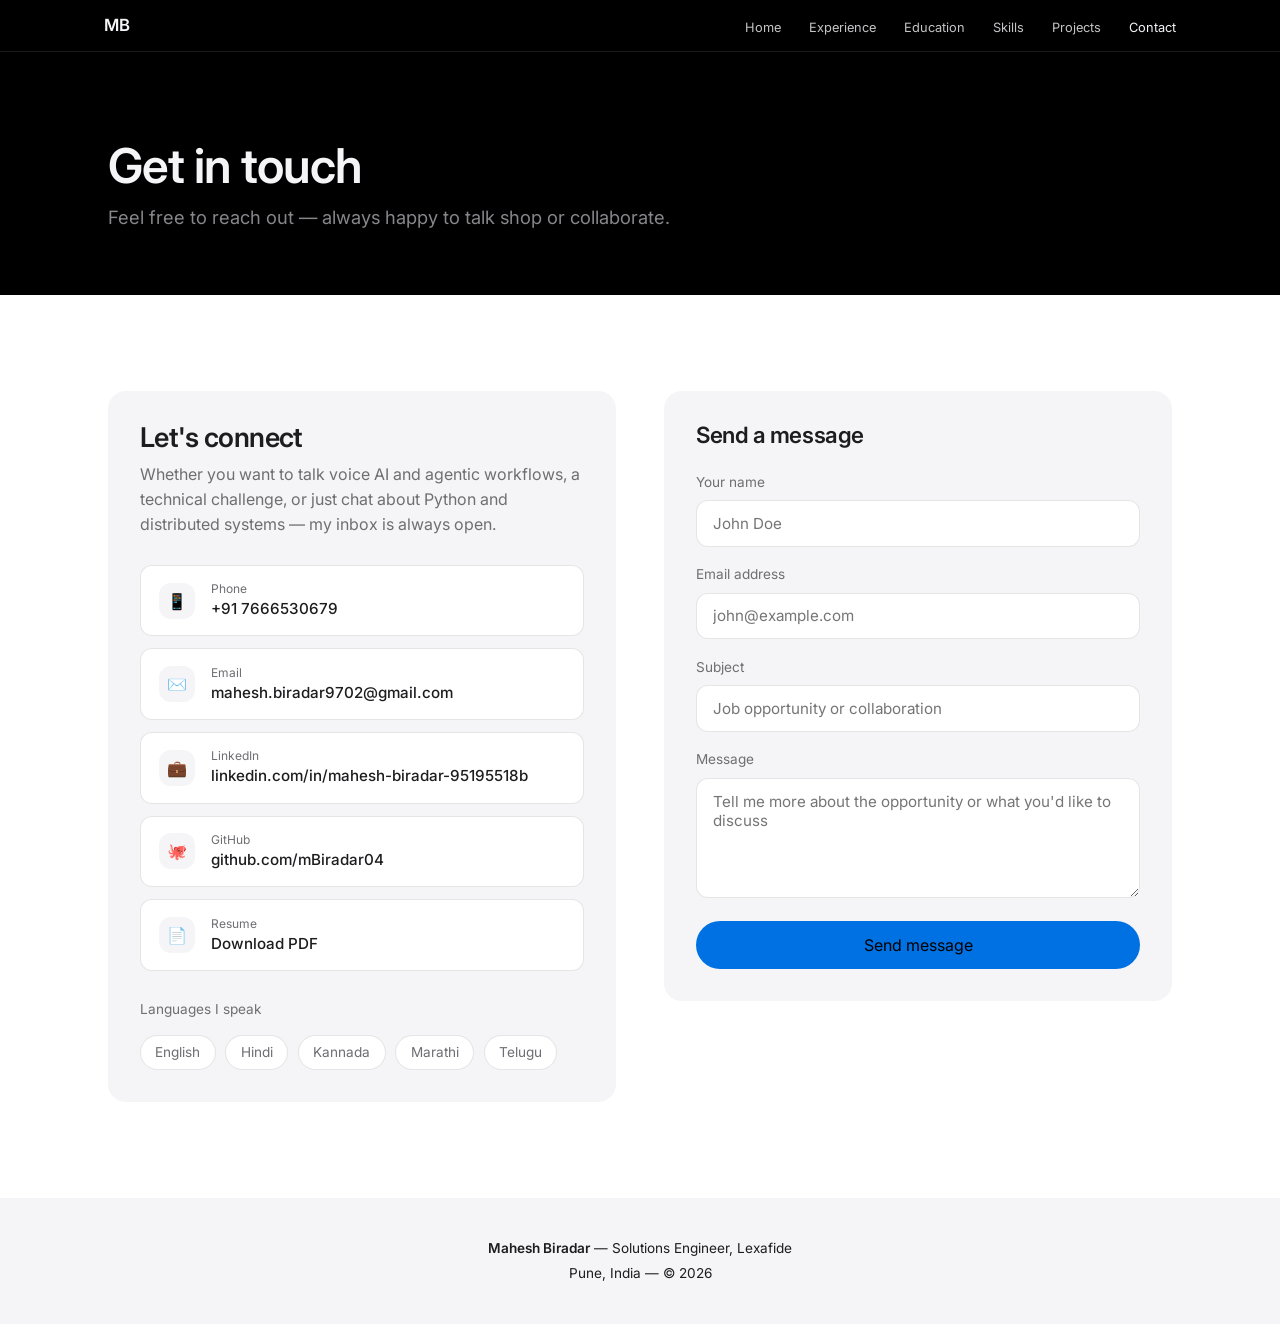
==== commit f4a7958c: "Change the complete UI/UX to look like apple site" ====
--- a/contact.html
+++ b/contact.html
@@ -17,20 +17,14 @@
   <!-- ─── NAVIGATION ─── -->
   <nav>
     <div class="nav-container">
-      <div class="nav-left">
-        <a href="index.html" class="nav-logo">MB</a>
-        <div class="nav-status">
-          <span class="status-dot"></span>
-          Open to conversations
-        </div>
-      </div>
+      <a href="index.html" class="nav-logo">MB</a>
       <ul class="nav-links">
         <li><a href="index.html">Home</a></li>
         <li><a href="experience.html">Experience</a></li>
         <li><a href="education.html">Education</a></li>
         <li><a href="skills.html">Skills</a></li>
         <li><a href="projects.html">Projects</a></li>
-        <li><a href="contact.html" class="nav-cta">Contact</a></li>
+        <li><a href="contact.html">Contact</a></li>
       </ul>
       <div class="hamburger" id="hamburger">
         <span></span><span></span><span></span>
@@ -38,12 +32,17 @@
     </div>
   </nav>
 
-  <!-- ─── CONTACT ─── -->
-  <section id="contact" class="page-section" style="padding-top: calc(var(--nav-height) + 3rem);">
+  <!-- ─── PAGE HEADER ─── -->
+  <section class="band-dark page-header">
     <div class="container">
       <h2 class="section-title reveal">Get in touch</h2>
       <p class="section-subtitle reveal">Feel free to reach out — always happy to talk shop or collaborate.</p>
+    </div>
+  </section>
 
+  <!-- ─── CONTACT ─── -->
+  <section id="contact" class="band-light">
+    <div class="container">
       <div class="contact-grid">
         <!-- Info -->
         <div class="reveal">
@@ -129,10 +128,10 @@
                 message</button>
             </form>
             <div class="form-success" id="form-success">
-              <div style="font-size:1.1rem;font-weight:600;color:var(--ink);margin-bottom:0.3rem;">Message
+              <div style="font-size:1.1rem;font-weight:600;color:var(--text);margin-bottom:0.3rem;">Message
                 received</div>
-              <div style="color:var(--muted);font-size:0.9rem;">Thanks for reaching out. I'll get back to you
-                soon.</div>
+              <div style="color:var(--text-secondary);font-size:0.9rem;">Thanks for reaching out. I'll get back
+                to you soon.</div>
             </div>
           </div>
         </div>
@@ -141,7 +140,7 @@
   </section>
 
   <!-- ─── FOOTER ─── -->
-  <footer>
+  <footer class="band-tint">
     <p><span class="footer-name">Mahesh Biradar</span> — Solutions Engineer, Lexafide</p>
     <p style="margin-top:0.3rem;">Pune, India — © 2026</p>
   </footer>
--- a/style.css
+++ b/style.css
@@ -1,40 +1,40 @@
 /* =====================================
    MAHESH BIRADAR PORTFOLIO — STYLE.CSS
-   Design system: paper/ink/signal, Instrument Serif + Inter + JetBrains Mono
+   Design system: Apple-style — system sans, black/white/gray bands, blue accent
    ===================================== */
 
-@import url('https://fonts.googleapis.com/css2?family=Instrument+Serif&family=Inter:wght@400;500;600&family=JetBrains+Mono:wght@400;500&display=swap');
+@import url('https://fonts.googleapis.com/css2?family=Inter:wght@400;500;600;700&display=swap');
 
 /* ─── CSS Variables — light (default) ─── */
 :root {
-  --paper: #F6F3EC;
-  --ink: #1C1E1B;
-  --card: #FFFFFF;
-  --line: #DED8C7;
-  --muted: #726C5C;
-  --signal: #2A4DE0;
-  --signal-soft: #E8ECFB;
-  --ok: #2E7D5B;
-
-  --nav-height: 76px;
-  --transition: all 0.25s cubic-bezier(0.4, 0, 0.2, 1);
-  --radius: 14px;
-  --radius-sm: 8px;
-  --shadow-card: 0 1px 2px rgba(28,30,27,0.04), 0 8px 24px rgba(28,30,27,0.06);
+  --bg: #ffffff;
+  --bg-tint: #f5f5f7;
+  --surface: #f5f5f7;
+  --text: #1d1d1f;
+  --text-secondary: #6e6e73;
+  --line: rgba(0,0,0,0.1);
+  --blue: #0071e3;
+  --blue-hover: #0077ed;
+  --green: #2fae4e;
+
+  --nav-height: 52px;
+  --transition: all 0.3s cubic-bezier(0.28, 0, 0, 1);
+  --radius: 18px;
+  --radius-sm: 12px;
 }
 
 /* ─── Dark mode via system preference ─── */
 @media (prefers-color-scheme: dark) {
   :root {
-    --paper: #111318;
-    --ink: #EBE8DE;
-    --card: #171A20;
-    --line: #2B2F38;
-    --muted: #8C8F98;
-    --signal: #5B7CFF;
-    --signal-soft: #1B2138;
-    --ok: #4CA97C;
-    --shadow-card: 0 1px 2px rgba(0,0,0,0.3), 0 8px 24px rgba(0,0,0,0.35);
+    --bg: #000000;
+    --bg-tint: #1d1d1f;
+    --surface: #1d1d1f;
+    --text: #f5f5f7;
+    --text-secondary: #86868b;
+    --line: rgba(255,255,255,0.14);
+    --blue: #2997ff;
+    --blue-hover: #5cb1ff;
+    --green: #32d74b;
   }
 }
 
@@ -44,73 +44,93 @@
 html { scroll-behavior: smooth; scroll-padding-top: var(--nav-height); }
 
 body {
-  font-family: 'Inter', sans-serif;
-  background: var(--paper);
-  color: var(--ink);
-  line-height: 1.6;
+  font-family: -apple-system, BlinkMacSystemFont, 'Segoe UI', 'SF Pro Display', 'SF Pro Text', 'Inter', 'Helvetica Neue', Arial, sans-serif;
+  background: var(--bg);
+  color: var(--text);
+  line-height: 1.5;
   overflow-x: hidden;
   transition: background 0.3s ease, color 0.3s ease;
 }
 
 ::-webkit-scrollbar { width: 8px; }
-::-webkit-scrollbar-track { background: var(--paper); }
+::-webkit-scrollbar-track { background: var(--bg); }
 ::-webkit-scrollbar-thumb { background: var(--line); border-radius: 4px; }
+
+/* ─── Bands — the alternating white / gray / black rhythm ─── */
+.band-light { background: var(--bg); color: var(--text); }
+.band-tint { background: var(--bg-tint); color: var(--text); --surface: var(--bg); }
+.band-light { --surface: var(--bg-tint); }
+
+.band-dark {
+  background: #000;
+  color: #f5f5f7;
+  --text: #f5f5f7;
+  --text-secondary: #86868b;
+  --line: rgba(255,255,255,0.14);
+  --surface: #1d1d1f;
+  --blue: #2997ff;
+  --blue-hover: #5cb1ff;
+  --green: #32d74b;
+}
 
 /* ─── Typography ─── */
 h1, h2, h3 {
-  font-family: 'Instrument Serif', serif;
+  font-weight: 600;
+  letter-spacing: -0.02em;
+  line-height: 1.08;
+}
+
+.section-title {
+  font-size: clamp(2rem, 4vw, 3rem);
+  font-weight: 600;
+  margin-bottom: 0.6rem;
+  color: var(--text);
+}
+
+.section-subtitle {
+  color: var(--text-secondary);
+  margin-bottom: 3rem;
+  font-size: 1.15rem;
+  max-width: 640px;
   font-weight: 400;
-  letter-spacing: -0.01em;
-  line-height: 1.1;
-}
-
-.mono { font-family: 'JetBrains Mono', monospace; }
-
-.section-title {
-  font-size: clamp(1.9rem, 3.6vw, 2.6rem);
-  margin-bottom: 0.5rem;
-  color: var(--ink);
-}
-
-.section-subtitle {
-  color: var(--muted);
-  margin-bottom: 3rem;
-  font-size: 1rem;
-  max-width: 640px;
-}
+}
+
+.page-header { padding: calc(var(--nav-height) + 5.5rem) 0 4rem; }
+.page-header .section-title { margin-bottom: 0.75rem; }
+.page-header .section-subtitle { margin-bottom: 0; }
 
 .eyebrow {
-  display: inline-flex;
-  align-items: center;
+  display: flex;
+  align-items: center;
+  justify-content: flex-start;
   gap: 0.5rem;
-  font-family: 'JetBrains Mono', monospace;
-  font-size: 0.82rem;
-  color: var(--signal);
-  margin-bottom: 1rem;
+  font-size: 13px;
+  font-weight: 600;
+  letter-spacing: 0.08em;
+  text-transform: uppercase;
+  color: #6e6e73;
+  margin-bottom: 16px;
 }
 
 /* ─── Layout ─── */
 .container { max-width: 1120px; margin: 0 auto; padding: 0 1.75rem; }
-section { padding: 5.5rem 0; }
-
-/* ─── Navigation ─── */
+section { padding: 6rem 0; }
+
+/* ─── Navigation — always the dark glass bar, like Apple's global chrome ─── */
 nav {
   position: fixed;
   top: 0; left: 0; right: 0;
   height: var(--nav-height);
   z-index: 1000;
-  background: rgba(246,243,236,0.0);
-  transition: var(--transition);
+  background: rgba(0,0,0,0);
+  border-bottom: 1px solid rgba(255,255,255,0.1);
+  transition: background 0.3s ease, border-color 0.3s ease;
 }
 
 nav.scrolled {
-  background: rgba(246,243,236,0.92);
-  backdrop-filter: blur(14px);
-  border-bottom: 1px solid var(--line);
-}
-
-@media (prefers-color-scheme: dark) {
-  nav.scrolled { background: rgba(17,19,24,0.92); }
+  background: rgba(22,22,23,0.8);
+  backdrop-filter: saturate(180%) blur(20px);
+  -webkit-backdrop-filter: saturate(180%) blur(20px);
 }
 
 .nav-container {
@@ -120,127 +140,101 @@
   height: 100%;
   max-width: 1120px;
   margin: 0 auto;
-  padding: 0 1.75rem;
+  padding: 0 1.5rem;
   gap: 1.5rem;
 }
 
 .nav-left { display: flex; align-items: center; gap: 1.5rem; }
 
 .nav-logo {
-  font-family: 'Instrument Serif', serif;
-  font-size: 1.5rem;
-  color: var(--ink);
+  font-size: 1.05rem;
+  font-weight: 600;
+  color: #f5f5f7;
   text-decoration: none;
-}
-
-.nav-status {
-  display: flex;
-  align-items: center;
-  gap: 0.55rem;
-  font-family: 'JetBrains Mono', monospace;
-  font-size: 0.78rem;
-  color: var(--muted);
-}
-
-.status-dot {
-  position: relative;
-  width: 8px;
-  height: 8px;
-  border-radius: 50%;
-  background: var(--ok);
-  flex-shrink: 0;
-}
-
-.status-dot::before {
-  content: '';
-  position: absolute;
-  inset: -5px;
-  border-radius: 50%;
-  border: 1px solid var(--ok);
-  animation: status-ring 2.4s ease-out infinite;
-}
-
-@keyframes status-ring {
-  0% { transform: scale(0.5); opacity: 0.9; }
-  100% { transform: scale(1.8); opacity: 0; }
+  letter-spacing: -0.01em;
 }
 
 .nav-links {
   display: flex;
   list-style: none;
-  gap: 0.15rem;
+  gap: 1.75rem;
   align-items: center;
 }
 
 .nav-links a {
   text-decoration: none;
-  color: var(--muted);
-  font-size: 0.9rem;
-  font-weight: 500;
-  padding: 0.5rem 0.9rem;
-  border-radius: var(--radius-sm);
-  transition: var(--transition);
+  color: rgba(245,245,247,0.8);
+  font-size: 0.8rem;
+  font-weight: 400;
+  transition: color 0.2s ease;
 }
 
 .nav-links a:hover,
-.nav-links a.active {
-  color: var(--ink);
-  background: var(--signal-soft);
-}
-
-.nav-cta {
-  color: var(--signal) !important;
-  font-weight: 600 !important;
-}
+.nav-links a.active { color: #f5f5f7; }
 
 .hamburger { display: none; flex-direction: column; gap: 5px; cursor: pointer; background: none; border: none; padding: 4px; }
-.hamburger span { display: block; width: 22px; height: 2px; background: var(--ink); border-radius: 2px; transition: var(--transition); }
+.hamburger span { display: block; width: 20px; height: 1.5px; background: #f5f5f7; border-radius: 2px; transition: var(--transition); }
 
 /* ─── Buttons ─── */
 .btn {
   display: inline-flex;
   align-items: center;
-  gap: 0.55rem;
-  padding: 0.75rem 1.4rem;
-  border-radius: 999px;
-  font-weight: 600;
-  font-size: 0.88rem;
+  gap: 0.5rem;
+  padding: 13px 26px;
+  border-radius: 980px;
+  font-weight: 400;
+  font-size: 1rem;
   text-decoration: none;
   transition: var(--transition);
   cursor: pointer;
   border: 1px solid transparent;
-  font-family: 'Inter', sans-serif;
+  font-family: inherit;
   white-space: nowrap;
 }
 
-.btn-primary { background: var(--signal); color: #fff; }
-.btn-primary:hover { transform: translateY(-2px); box-shadow: 0 10px 24px rgba(42,77,224,0.28); }
-
-.btn-outline { background: transparent; color: var(--ink); border-color: var(--line); }
-.btn-outline:hover { border-color: var(--signal); color: var(--signal); transform: translateY(-2px); }
-
-.btn-ghost { background: var(--card); color: var(--ink); border-color: var(--line); }
-.btn-ghost:hover { border-color: var(--muted); transform: translateY(-2px); }
-
-/* ─── Cards ─── */
+.btn-primary { background: var(--blue); color: #000; }
+.btn-primary:hover { background: var(--blue-hover); }
+
+.btn-outline { background: transparent; color: var(--blue); border-color: var(--blue); }
+.btn-outline:hover { background: var(--blue); color: #fff; }
+
+.btn-ghost { background: var(--surface); color: var(--text); border-color: var(--line); }
+.btn-ghost:hover { border-color: var(--text-secondary); }
+
+/* Chevron text link — Apple's "Learn more >" pattern */
+.chevron-link {
+  color: var(--blue);
+  text-decoration: none;
+  font-weight: 400;
+  font-size: 1.05rem;
+  display: inline-flex;
+  align-items: center;
+}
+.chevron-link::after {
+  content: '\203A';
+  margin-left: 0.15rem;
+  transition: margin 0.2s ease;
+}
+.chevron-link:hover { text-decoration: underline; }
+.chevron-link:hover::after { margin-left: 0.4rem; }
+
+/* ─── Cards / tiles ─── */
 .card {
-  background: var(--card);
-  border: 1px solid var(--line);
+  background: var(--surface);
   border-radius: var(--radius);
-  box-shadow: var(--shadow-card);
   transition: var(--transition);
 }
 
 /* ─── Tags (technology / topic labels) ─── */
 .tags { display: flex; flex-wrap: wrap; gap: 0.5rem; }
 .tag {
-  padding: 0.32rem 0.75rem;
-  background: var(--signal-soft);
+  padding: 0.3rem 0.75rem;
+  background: var(--surface);
   border: 1px solid var(--line);
-  border-radius: 999px;
-  font-size: 0.78rem;
+  border-radius: 980px;
+  font-size: 0.82rem;
   font-weight: 500;
-  color: var(--muted);
+  color: var(--text-secondary);
 }
 
 /* ─── Status badges (Live / Shipped / Self-initiated) ─── */
@@ -248,206 +242,254 @@
   display: inline-flex;
   align-items: center;
   gap: 0.4rem;
-  font-family: 'JetBrains Mono', monospace;
-  font-size: 0.76rem;
+  font-size: 0.8rem;
+  font-weight: 500;
   padding: 0.28rem 0.7rem;
-  border-radius: 999px;
+  border-radius: 980px;
   border: 1px solid var(--line);
-  color: var(--muted);
-}
-.badge.live { color: var(--ok); border-color: var(--ok); }
-.badge.live::before { content: ''; width: 6px; height: 6px; border-radius: 50%; background: var(--ok); }
-.badge.shipped { color: var(--signal); border-color: var(--signal); }
-.badge.self { color: var(--muted); }
+  color: var(--text-secondary);
+}
+.badge.live { color: var(--green); border-color: var(--green); }
+.badge.live::before { content: ''; width: 6px; height: 6px; border-radius: 50%; background: var(--green); }
+.badge.shipped { color: var(--blue); border-color: var(--blue); }
+.badge.self { color: var(--text-secondary); }
 
 /* ─── Hero ─── */
 #home {
-  min-height: 92vh;
-  display: flex;
-  align-items: center;
-  padding: var(--nav-height) 0 3rem;
+  min-height: 100vh;
+  display: flex;
+  align-items: center;
+  padding: calc(var(--nav-height) + 2rem) 0 4rem;
 }
 
 .hero-inner {
-  display: grid;
-  grid-template-columns: 1.15fr 0.85fr;
-  gap: 3.5rem;
-  align-items: center;
+  display: flex;
+  gap: 72px;
+  align-items: flex-start;
   width: 100%;
   max-width: 1120px;
   margin: 0 auto;
   padding: 0 1.75rem;
+  text-align: left;
+}
+
+.hero-content { width: 640px; max-width: 640px; flex-shrink: 0; }
+
+.hero-side { flex: 1 1 auto; min-width: 0; }
+
+.hero-live {
+  display: flex;
+  align-items: center;
+  justify-content: flex-start;
+  gap: 8px;
+  font-size: 13px;
+  color: #b8b8bd;
+  margin-bottom: 16px;
+}
+
+.status-dot {
+  position: relative;
+  width: 7px;
+  height: 7px;
+  border-radius: 50%;
+  background: #30d158;
+  flex-shrink: 0;
+}
+.status-dot::before {
+  content: '';
+  position: absolute;
+  inset: -4px;
+  border-radius: 50%;
+  border: 1px solid #30d158;
+  animation: status-ring 2.4s ease-out infinite;
+}
+@keyframes status-ring {
+  0% { transform: scale(0.5); opacity: 0.9; }
+  100% { transform: scale(1.8); opacity: 0; }
 }
 
 .hero-name {
-  font-size: clamp(2.2rem, 4.6vw, 3.7rem);
-  margin-bottom: 1.1rem;
-  color: var(--ink);
-}
-
-.hero-name .accent { color: var(--signal); }
+  font-size: clamp(2.2rem, 4.4vw, 4rem);
+  font-weight: 650;
+  letter-spacing: -0.025em;
+  line-height: 1.06;
+  margin-bottom: 20px;
+}
+
+.hero-name .accent { color: var(--blue); }
 
 .hero-description {
-  color: var(--muted);
-  font-size: 1.05rem;
-  line-height: 1.75;
-  margin-bottom: 2rem;
-  max-width: 540px;
-}
-
-.hero-buttons { display: flex; gap: 0.85rem; flex-wrap: wrap; align-items: center; margin-bottom: 2.75rem; }
-
-.hero-stats { display: flex; gap: 2.25rem; flex-wrap: wrap; }
-.stat-item { }
-.stat-num { font-family: 'JetBrains Mono', monospace; font-size: 1.7rem; font-weight: 500; color: var(--ink); }
-.stat-label { font-size: 0.78rem; color: var(--muted); margin-top: 0.15rem; }
-
-/* Waveform — the one deliberate animated moment */
-.hero-visual { display: flex; flex-direction: column; align-items: center; gap: 1.75rem; }
+  color: #a1a1a6;
+  font-size: 17px;
+  line-height: 1.55;
+  margin: 0 0 32px;
+  max-width: 560px;
+  font-weight: 400;
+}
+
+.hero-buttons { display: flex; gap: 20px; flex-wrap: wrap; align-items: center; justify-content: flex-start; margin-bottom: 28px; }
+
+.hero-divider { border-top: 1px solid rgba(255,255,255,0.08); }
+
+.hero-stats { display: flex; gap: 56px; flex-wrap: wrap; justify-content: flex-start; margin-top: 28px; }
+.stat-item { text-align: left; }
+.stat-num { font-size: 30px; font-weight: 700; color: var(--text); letter-spacing: -0.01em; }
+.stat-label { font-size: 13px; color: #6e6e73; margin-top: 0.2rem; }
+
+/* Waveform card — the one deliberate animated moment */
+.hero-visual { display: flex; flex-direction: column; gap: 16px; }
 
 .profile-frame {
-  width: 240px;
-  height: 240px;
-  border-radius: var(--radius);
+  width: 100%;
+  height: 300px;
+  border-radius: 20px;
   overflow: hidden;
-  border: 1px solid var(--line);
-  box-shadow: var(--shadow-card);
-  background: var(--card);
+  background: var(--surface);
 }
 .profile-frame img { width: 100%; height: 100%; object-fit: cover; display: block; }
 
 .waveform-card {
   width: 100%;
-  max-width: 280px;
-  background: var(--card);
-  border: 1px solid var(--line);
-  border-radius: var(--radius);
-  padding: 1.1rem 1.25rem;
-  box-shadow: var(--shadow-card);
-}
-.waveform-label { font-family: 'JetBrains Mono', monospace; font-size: 0.74rem; color: var(--muted); margin-bottom: 0.7rem; display: flex; justify-content: space-between; }
-.waveform-label .rec { color: var(--ok); display: flex; align-items: center; gap: 0.35rem; }
-.waveform-label .rec::before { content: ''; width: 6px; height: 6px; border-radius: 50%; background: var(--ok); animation: pulse-dot 1.6s ease-in-out infinite; }
+  display: flex;
+  flex-direction: column;
+  justify-content: center;
+  background: #1c1c1e;
+  border-radius: 20px;
+  padding: 22px 24px;
+  text-align: left;
+}
+.waveform-label { font-size: 0.8rem; color: var(--text-secondary); margin-bottom: 0.8rem; display: flex; justify-content: space-between; }
+.waveform-label .rec { color: var(--green); display: flex; align-items: center; gap: 0.35rem; }
+.waveform-label .rec::before { content: ''; width: 6px; height: 6px; border-radius: 50%; background: var(--green); animation: pulse-dot 1.6s ease-in-out infinite; }
 @keyframes pulse-dot { 0%, 100% { opacity: 1; } 50% { opacity: 0.35; } }
-canvas#waveform-canvas { display: block; width: 100%; height: 64px; }
+canvas#waveform-canvas { display: block; width: 100%; height: 96px; }
 
 /* ─── About ─── */
-#about { background: var(--card); border-top: 1px solid var(--line); border-bottom: 1px solid var(--line); }
-.about-grid { display: grid; grid-template-columns: 1fr 1fr; gap: 3rem; align-items: start; }
-.about-text { color: var(--muted); font-size: 1.02rem; line-height: 1.8; }
-.about-text strong { color: var(--ink); font-weight: 600; }
-.about-text p + p { margin-top: 1rem; }
+.about-grid { display: grid; grid-template-columns: 1.1fr 0.9fr; gap: 4rem; align-items: start; }
+.about-text { color: var(--text-secondary); font-size: 1.2rem; line-height: 1.55; font-weight: 400; }
+.about-text strong { color: var(--text); font-weight: 600; }
+.about-text p + p { margin-top: 1.1rem; }
 
 .about-facts { display: flex; flex-direction: column; gap: 1.1rem; }
 .about-fact { display: flex; gap: 1rem; padding-bottom: 1.1rem; border-bottom: 1px solid var(--line); }
 .about-fact:last-child { border-bottom: none; padding-bottom: 0; }
-.about-fact-label { font-family: 'JetBrains Mono', monospace; font-size: 0.76rem; color: var(--muted); width: 108px; flex-shrink: 0; padding-top: 0.15rem; }
-.about-fact-value { font-size: 0.92rem; color: var(--ink); }
+.about-fact-label { font-size: 0.85rem; color: var(--text-secondary); width: 108px; flex-shrink: 0; padding-top: 0.1rem; }
+.about-fact-value { font-size: 1rem; color: var(--text); font-weight: 500; }
 
 /* ─── Highlights (home page teasers) ─── */
 .highlights-grid { display: grid; grid-template-columns: repeat(auto-fit, minmax(230px, 1fr)); gap: 1.25rem; }
 .highlight-card {
   display: block;
-  padding: 1.75rem;
+  padding: 2rem;
   text-decoration: none;
   color: inherit;
 }
-.highlight-card:hover { border-color: var(--signal); transform: translateY(-3px); }
-.highlight-num { font-family: 'JetBrains Mono', monospace; font-size: 0.78rem; color: var(--signal); margin-bottom: 0.9rem; }
-.highlight-title { font-family: 'Instrument Serif', serif; font-size: 1.4rem; margin-bottom: 0.5rem; color: var(--ink); }
-.highlight-desc { color: var(--muted); font-size: 0.88rem; line-height: 1.65; }
+.highlight-card:hover { background: var(--line); }
+.highlight-num { font-size: 0.85rem; color: var(--blue); margin-bottom: 1rem; font-weight: 600; }
+.highlight-title { font-size: 1.5rem; font-weight: 600; margin-bottom: 0.6rem; color: var(--text); letter-spacing: -0.01em; }
+.highlight-desc { color: var(--text-secondary); font-size: 0.95rem; line-height: 1.55; }
 
 /* ─── Contact CTA (home page) ─── */
 #contact-cta { text-align: center; }
 #contact-cta .section-subtitle { margin-left: auto; margin-right: auto; }
 
 /* ─── Timeline (Experience page) ─── */
-.timeline { position: relative; max-width: 760px; margin: 0 auto; padding-left: 1.75rem; }
-
-.timeline::before {
-  content: '';
-  position: absolute;
-  left: 5px;
-  top: 8px; bottom: 8px;
-  width: 1px;
-  background: var(--line);
-}
-
-.timeline-item { position: relative; padding-bottom: 2.25rem; padding-left: 1.75rem; }
-.timeline-item:last-child { padding-bottom: 0; }
-
-.timeline-marker {
-  position: absolute;
-  left: -1.75rem;
-  top: 6px;
-  width: 11px;
-  height: 11px;
-  border-radius: 50%;
-  background: var(--card);
-  border: 2px solid var(--signal);
-}
-.timeline-item.is-education .timeline-marker { border-color: var(--ok); }
-
-.timeline-date { font-family: 'JetBrains Mono', monospace; font-size: 0.78rem; color: var(--muted); margin-bottom: 0.35rem; }
-.timeline-title { font-size: 1.15rem; font-weight: 600; color: var(--ink); }
-.timeline-company { font-size: 0.92rem; color: var(--signal); font-weight: 500; margin-bottom: 0.45rem; }
-.timeline-item.is-education .timeline-company { color: var(--ok); }
-.timeline-summary { color: var(--muted); font-size: 0.92rem; line-height: 1.65; }
+.timeline { max-width: 760px; margin: 0 auto; }
+
+.timeline-item { padding: 2.25rem 0; border-bottom: 1px solid var(--line); display: grid; grid-template-columns: 160px 1fr; gap: 1.5rem; }
+.timeline-item:first-child { padding-top: 0; }
+.timeline-item:last-child { border-bottom: none; padding-bottom: 0; }
+
+.timeline-date { font-size: 0.9rem; color: var(--text-secondary); padding-top: 0.2rem; }
+.timeline-title { font-size: 1.25rem; font-weight: 600; color: var(--text); letter-spacing: -0.01em; }
+.timeline-company { font-size: 1rem; color: var(--blue); font-weight: 500; margin-bottom: 0.5rem; }
+.timeline-summary { color: var(--text-secondary); font-size: 1rem; line-height: 1.55; }
 
 /* ─── Skills page ─── */
-.skills-group { margin-bottom: 3rem; }
-.skills-group:last-child { margin-bottom: 0; }
-.skills-group-title { font-family: 'JetBrains Mono', monospace; font-size: 0.8rem; color: var(--muted); margin-bottom: 1.5rem; padding-bottom: 0.75rem; border-bottom: 1px solid var(--line); }
-
-.skill-row { margin-bottom: 1.25rem; }
-.skill-row:last-child { margin-bottom: 0; }
-.skill-row-header { display: flex; justify-content: space-between; align-items: baseline; margin-bottom: 0.5rem; }
-.skill-name { font-size: 0.95rem; color: var(--ink); font-weight: 500; }
-.skill-level { font-family: 'JetBrains Mono', monospace; font-size: 0.76rem; color: var(--muted); }
-.skill-track { height: 5px; background: var(--line); border-radius: 3px; overflow: hidden; }
-.skill-fill { height: 100%; background: var(--signal); border-radius: 3px; width: 0; transition: width 1s cubic-bezier(0.4, 0, 0.2, 1); }
-.skills-group.growing .skill-fill { background: var(--ok); }
+.skill-level { font-size: 0.85rem; color: var(--text-secondary); }
+
+.skills-cards-grid {
+  display: grid;
+  grid-template-columns: repeat(3, 1fr);
+  grid-auto-rows: 1fr;
+  gap: 20px;
+  align-items: stretch;
+  padding-bottom: 5rem;
+}
+
+.skill-card {
+  display: flex;
+  flex-direction: column;
+  gap: 14px;
+  background: #1c1c1e;
+  border: 1px solid rgba(255,255,255,0.06);
+  border-radius: 18px;
+  padding: 26px 28px;
+}
+
+.skill-card-icon {
+  width: 36px;
+  height: 36px;
+  border-radius: 10px;
+  background: rgba(41,151,255,0.15);
+  display: flex;
+  align-items: center;
+  justify-content: center;
+  flex-shrink: 0;
+}
+.skill-card-icon span { width: 14px; height: 14px; border-radius: 4px; background: #2997ff; }
+
+.skill-card-title { font-size: 18px; font-weight: 600; color: var(--text); letter-spacing: -0.005em; }
+
+.skill-card-tags { display: flex; flex-wrap: wrap; gap: 8px; margin-top: auto; }
+.skill-card-tag {
+  font-size: 13px;
+  color: #d1d1d6;
+  background: rgba(255,255,255,0.06);
+  padding: 6px 12px;
+  border-radius: 980px;
+}
 
 /* ─── Projects page (numbered log entries) ─── */
 .log-list { display: flex; flex-direction: column; }
 .log-entry {
   display: grid;
-  grid-template-columns: 64px 1fr;
+  grid-template-columns: 56px 1fr;
   gap: 1.5rem;
-  padding: 2rem 0;
+  padding: 2.5rem 0;
   border-bottom: 1px solid var(--line);
 }
 .log-entry:first-child { padding-top: 0; }
 .log-entry:last-child { border-bottom: none; padding-bottom: 0; }
 
-.log-num { font-family: 'JetBrains Mono', monospace; font-size: 1rem; color: var(--muted); padding-top: 0.2rem; }
-
-.log-header { display: flex; align-items: center; gap: 1rem; flex-wrap: wrap; margin-bottom: 0.6rem; }
-.log-title { font-family: 'Instrument Serif', serif; font-size: 1.5rem; color: var(--ink); }
-.log-meta { font-size: 0.85rem; color: var(--muted); margin-bottom: 0.85rem; }
-.log-desc { color: var(--muted); font-size: 0.94rem; line-height: 1.7; margin-bottom: 1.1rem; max-width: 620px; }
+.log-num { font-size: 1rem; color: var(--text-secondary); padding-top: 0.25rem; font-weight: 500; }
+
+.log-header { display: flex; align-items: center; gap: 1rem; flex-wrap: wrap; margin-bottom: 0.7rem; }
+.log-title { font-size: 1.6rem; font-weight: 600; color: var(--text); letter-spacing: -0.015em; }
+.log-meta { font-size: 0.95rem; color: var(--text-secondary); margin-bottom: 0.9rem; }
+.log-desc { color: var(--text-secondary); font-size: 1.02rem; line-height: 1.55; margin-bottom: 1.2rem; max-width: 620px; }
 
 /* ─── Education page ─── */
 .edu-list { display: flex; flex-direction: column; gap: 1.25rem; }
-.edu-card { padding: 1.75rem; }
-.edu-card-header { display: flex; justify-content: space-between; align-items: baseline; flex-wrap: wrap; gap: 0.5rem; margin-bottom: 0.3rem; }
-.edu-card-degree { font-family: 'Instrument Serif', serif; font-size: 1.3rem; color: var(--ink); }
-.edu-card-date { font-family: 'JetBrains Mono', monospace; font-size: 0.78rem; color: var(--muted); white-space: nowrap; }
-.edu-card-college { color: var(--signal); font-size: 0.9rem; font-weight: 500; margin-bottom: 0.75rem; }
-.edu-card-desc { color: var(--muted); font-size: 0.88rem; line-height: 1.7; margin-bottom: 1rem; }
-
-.focus-card { padding: 1.75rem; margin-top: 1.25rem; }
-.focus-card-title { font-family: 'Instrument Serif', serif; font-size: 1.25rem; color: var(--ink); margin-bottom: 1rem; }
+.edu-card { padding: 2rem; }
+.edu-card-header { display: flex; justify-content: space-between; align-items: baseline; flex-wrap: wrap; gap: 0.5rem; margin-bottom: 0.35rem; }
+.edu-card-degree { font-size: 1.35rem; font-weight: 600; color: var(--text); letter-spacing: -0.01em; }
+.edu-card-date { font-size: 0.85rem; color: var(--text-secondary); white-space: nowrap; }
+.edu-card-college { color: var(--blue); font-size: 1rem; font-weight: 500; margin-bottom: 0.85rem; }
+.edu-card-desc { color: var(--text-secondary); font-size: 0.95rem; line-height: 1.6; margin-bottom: 1rem; }
+
+.focus-card { padding: 2rem; margin-top: 1.25rem; }
+.focus-card-title { font-size: 1.3rem; font-weight: 600; color: var(--text); margin-bottom: 1.1rem; letter-spacing: -0.01em; }
 .plain-list { list-style: none; }
-.plain-list li { position: relative; padding: 0.4rem 0 0.4rem 1.1rem; color: var(--muted); font-size: 0.9rem; line-height: 1.7; }
-.plain-list li::before { content: '—'; position: absolute; left: 0; color: var(--signal); }
+.plain-list li { position: relative; padding: 0.45rem 0 0.45rem 1.1rem; color: var(--text-secondary); font-size: 0.98rem; line-height: 1.6; }
+.plain-list li::before { content: '\2014'; position: absolute; left: 0; color: var(--blue); }
 
 /* ─── Contact page ─── */
 .contact-grid { display: grid; grid-template-columns: 1fr 1fr; gap: 3rem; align-items: start; }
 
 .contact-info-card { padding: 2rem; }
-.contact-info-card h3 { font-size: 1.6rem; margin-bottom: 0.5rem; }
-.contact-info-card > p { color: var(--muted); font-size: 0.92rem; margin-bottom: 1.75rem; line-height: 1.7; }
+.contact-info-card h3 { font-size: 1.7rem; margin-bottom: 0.6rem; }
+.contact-info-card > p { color: var(--text-secondary); font-size: 1rem; margin-bottom: 1.75rem; line-height: 1.55; }
 
 .contact-links { display: flex; flex-direction: column; gap: 0.75rem; }
 .contact-link-item {
@@ -455,62 +497,61 @@
   align-items: center;
   gap: 1rem;
   padding: 0.9rem 1.1rem;
-  background: var(--paper);
+  background: var(--bg);
   border: 1px solid var(--line);
   border-radius: var(--radius-sm);
   text-decoration: none;
   transition: var(--transition);
 }
-.contact-link-item:hover { border-color: var(--signal); transform: translateX(3px); }
-.cli-icon { width: 36px; height: 36px; border-radius: var(--radius-sm); background: var(--signal-soft); color: var(--signal); display: flex; align-items: center; justify-content: center; font-size: 1rem; flex-shrink: 0; }
+.contact-link-item:hover { border-color: var(--blue); }
+.cli-icon { width: 36px; height: 36px; border-radius: var(--radius-sm); background: var(--surface); color: var(--blue); display: flex; align-items: center; justify-content: center; font-size: 1rem; flex-shrink: 0; }
 .cli-text { display: flex; flex-direction: column; }
-.cli-label { font-family: 'JetBrains Mono', monospace; font-size: 0.7rem; color: var(--muted); }
-.cli-value { font-size: 0.9rem; color: var(--ink); font-weight: 500; }
+.cli-label { font-size: 0.75rem; color: var(--text-secondary); }
+.cli-value { font-size: 0.95rem; color: var(--text); font-weight: 500; }
 
 .lang-chips { display: flex; gap: 0.6rem; flex-wrap: wrap; margin-top: 1rem; }
-.lang-chip { padding: 0.4rem 0.9rem; background: var(--paper); border: 1px solid var(--line); border-radius: 999px; font-size: 0.82rem; color: var(--muted); }
+.lang-chip { padding: 0.4rem 0.9rem; background: var(--bg); border: 1px solid var(--line); border-radius: 980px; font-size: 0.85rem; color: var(--text-secondary); }
 
 /* Contact Form */
 .contact-form-card { padding: 2rem; }
-.contact-form-card h3 { font-size: 1.3rem; margin-bottom: 1.5rem; color: var(--ink); }
+.contact-form-card h3 { font-size: 1.4rem; margin-bottom: 1.5rem; color: var(--text); }
 
 .form-group { margin-bottom: 1.1rem; }
-.form-group label { display: block; font-family: 'JetBrains Mono', monospace; font-size: 0.76rem; color: var(--muted); margin-bottom: 0.45rem; }
+.form-group label { display: block; font-size: 0.85rem; color: var(--text-secondary); margin-bottom: 0.5rem; }
 .form-group input,
 .form-group textarea {
   width: 100%;
   padding: 0.8rem 1rem;
-  background: var(--paper);
+  background: var(--bg);
   border: 1px solid var(--line);
   border-radius: var(--radius-sm);
-  color: var(--ink);
-  font-family: 'Inter', sans-serif;
-  font-size: 0.9rem;
+  color: var(--text);
+  font-family: inherit;
+  font-size: 0.95rem;
   transition: var(--transition);
   outline: none;
   resize: vertical;
 }
 .form-group input:focus,
 .form-group textarea:focus {
-  border-color: var(--signal);
-  box-shadow: 0 0 0 3px var(--signal-soft);
+  border-color: var(--blue);
+  box-shadow: 0 0 0 3px rgba(0,113,227,0.15);
 }
 .form-group textarea { min-height: 120px; }
 
-.form-success { display: none; text-align: center; padding: 1rem; color: var(--ok); font-weight: 600; }
+.form-success { display: none; text-align: center; padding: 1rem; color: var(--green); font-weight: 600; }
 
 /* ─── Footer ─── */
 footer {
-  padding: 2.25rem;
+  padding: 2.5rem;
   text-align: center;
-  color: var(--muted);
+  color: var(--text-secondary);
   font-size: 0.85rem;
-  border-top: 1px solid var(--line);
-}
-footer .footer-name { color: var(--ink); font-weight: 600; }
+}
+footer .footer-name { color: var(--text); font-weight: 600; }
 
 /* ─── Scroll reveal ─── */
-.reveal { opacity: 0; transform: translateY(16px); transition: opacity 0.6s ease, transform 0.6s ease; }
+.reveal { opacity: 0; transform: translateY(16px); transition: opacity 0.7s cubic-bezier(0.28,0,0,1), transform 0.7s cubic-bezier(0.28,0,0,1); }
 .reveal.visible { opacity: 1; transform: translateY(0); }
 
 @media (prefers-reduced-motion: reduce) {
@@ -521,18 +562,19 @@
 }
 
 /* ─── Responsive ─── */
+@media (max-width: 1150px) {
+  .hero-inner { flex-direction: column; align-items: stretch; gap: 2.5rem; }
+  .hero-content { width: 100%; max-width: 100%; }
+}
+
 @media (max-width: 900px) {
-  .hero-inner { grid-template-columns: 1fr; text-align: center; }
-  .hero-visual { order: -1; }
-  .hero-description { margin-left: auto; margin-right: auto; }
-  .hero-buttons { justify-content: center; }
-  .hero-stats { justify-content: center; }
   .about-grid, .contact-grid { grid-template-columns: 1fr; }
+  .timeline-item { grid-template-columns: 1fr; gap: 0.4rem; }
+  .skills-cards-grid { grid-template-columns: repeat(2, 1fr); }
 }
 
 @media (max-width: 600px) {
   .nav-links { display: none; }
-  .nav-status { display: none; }
   .hamburger { display: flex; }
   .nav-links.open {
     display: flex;
@@ -540,12 +582,15 @@
     position: fixed;
     top: var(--nav-height);
     left: 0; right: 0;
-    background: var(--paper);
-    padding: 1.25rem;
-    border-bottom: 1px solid var(--line);
-    gap: 0.35rem;
+    background: rgba(22,22,23,0.96);
+    backdrop-filter: blur(20px);
+    padding: 1.25rem 1.5rem;
+    gap: 1rem;
   }
-  section { padding: 3.5rem 0; }
-  .hero-stats { gap: 1.25rem 1.75rem; }
+  section { padding: 4rem 0; }
+  .page-header { padding: calc(var(--nav-height) + 3rem) 0 2.5rem; }
+  .hero-buttons { gap: 1.25rem; }
+  .hero-stats { gap: 1.5rem 2rem; }
   .log-entry { grid-template-columns: 1fr; gap: 0.5rem; }
-}
+  .skills-cards-grid { grid-template-columns: 1fr; grid-auto-rows: auto; }
+}
